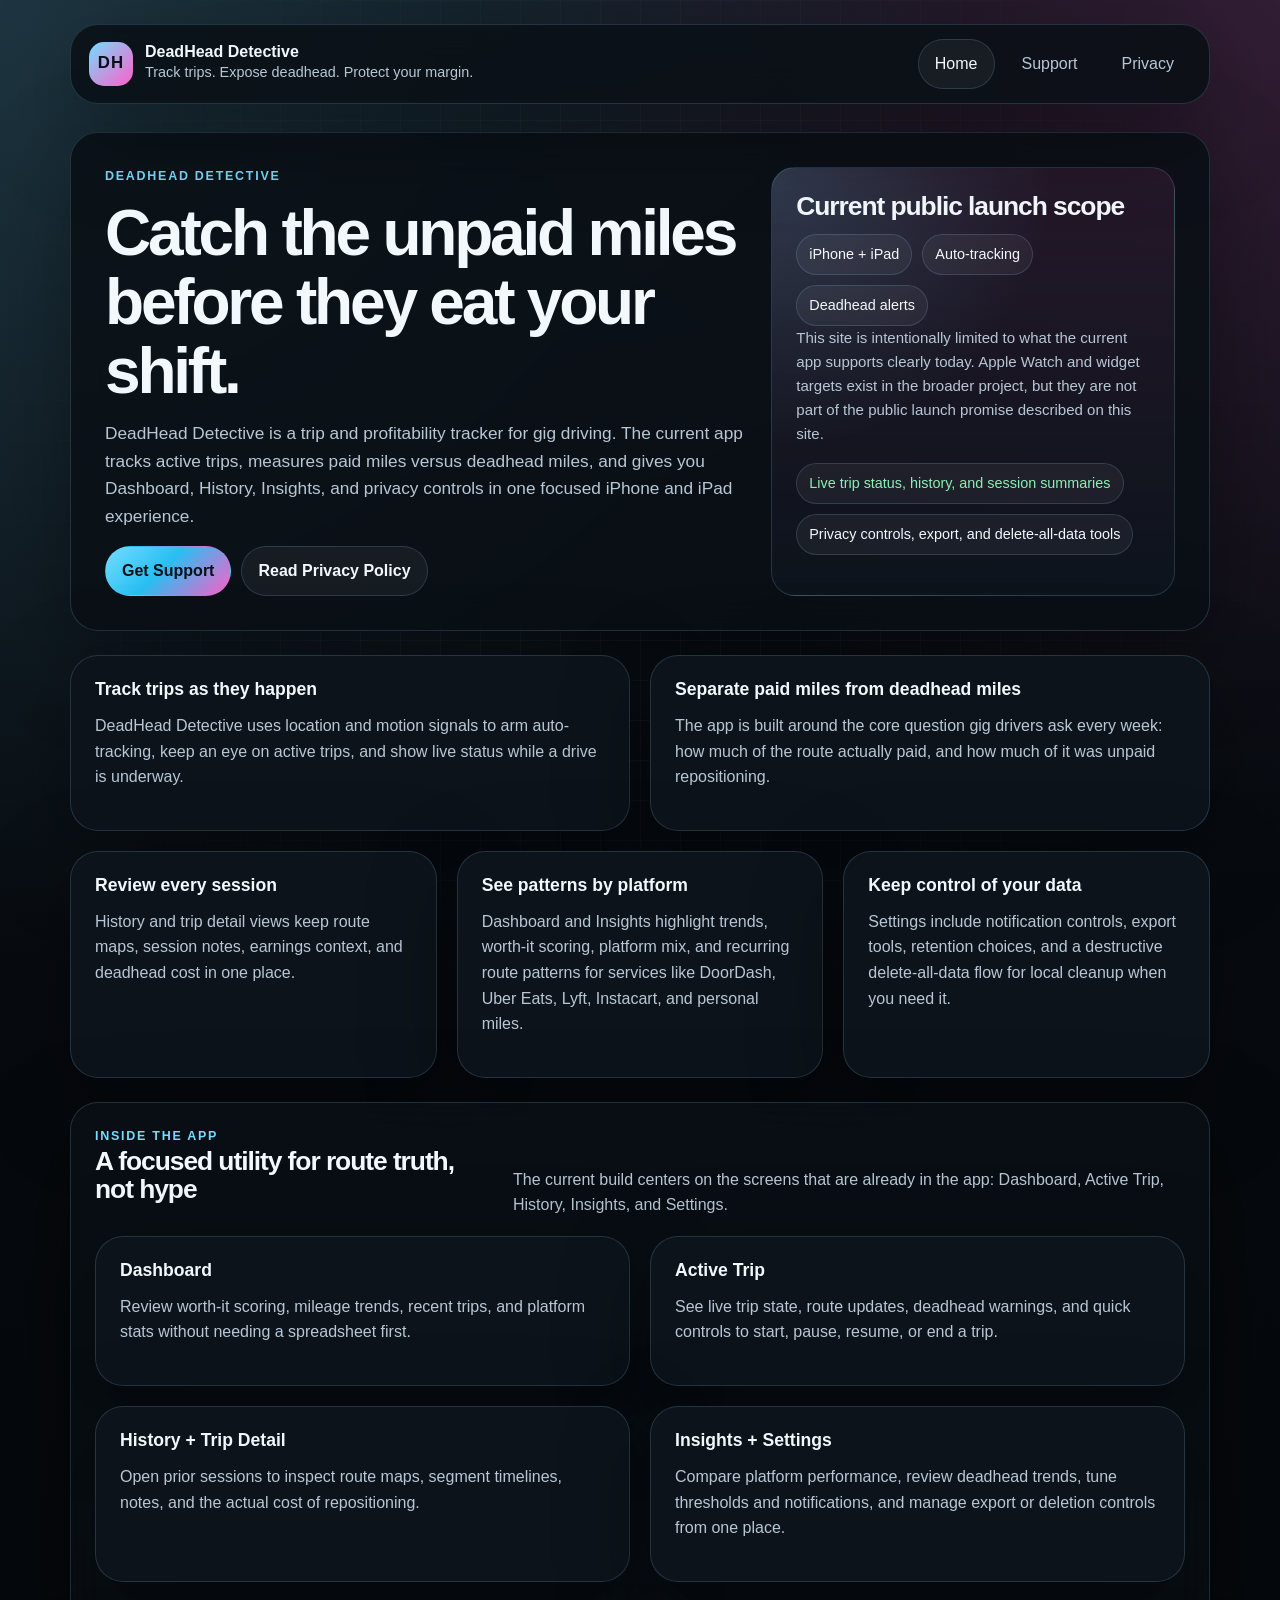
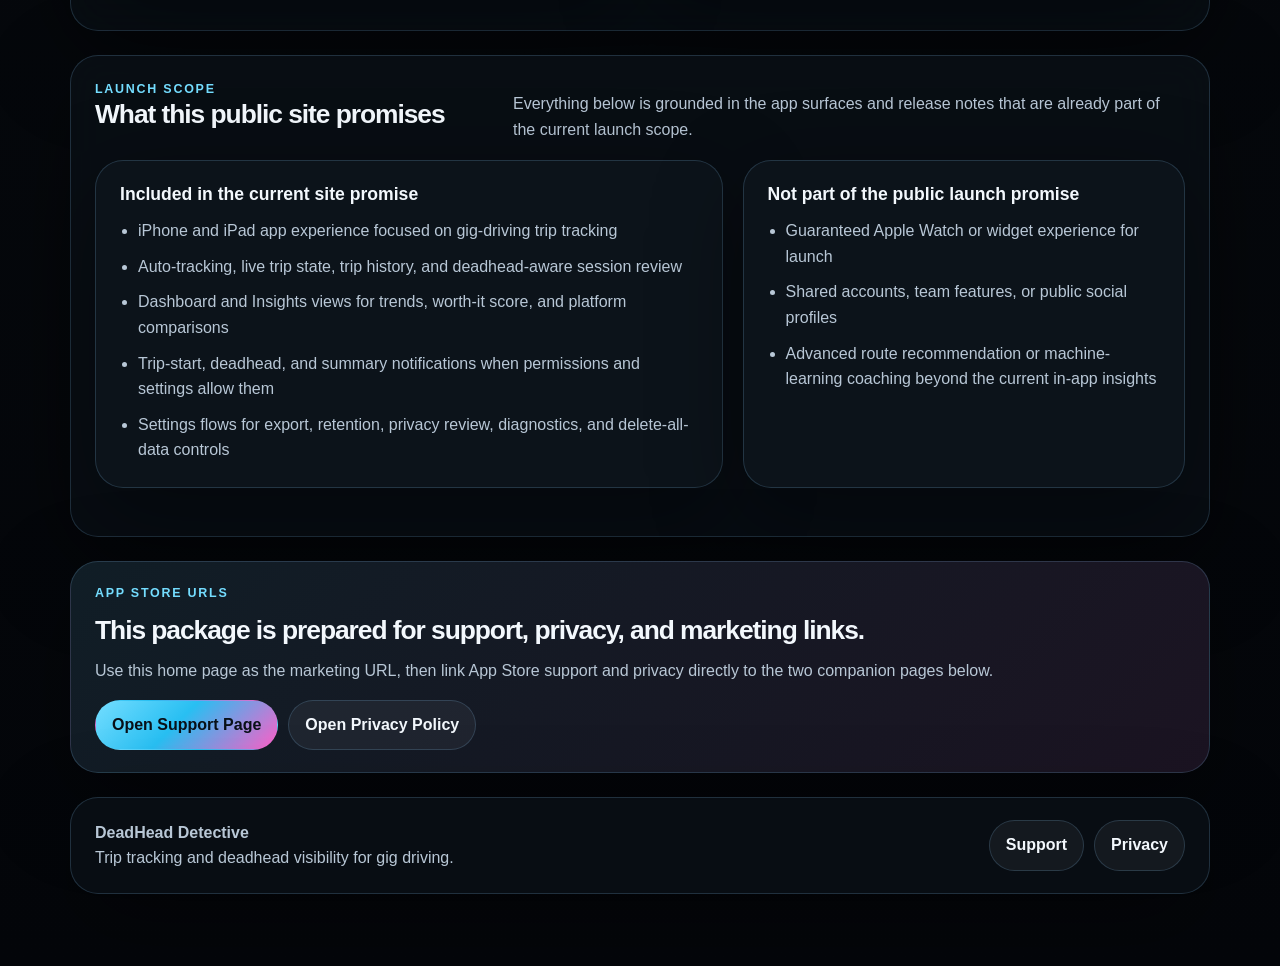
==== index.html @ ba83b810 "Initial public site" ====
<!doctype html>
<html lang="en">
<head>
  <meta charset="utf-8">
  <meta name="viewport" content="width=device-width, initial-scale=1">
  <meta name="description" content="DeadHead Detective helps gig drivers track trips, separate paid and unpaid miles, and review profitability on iPhone and iPad.">
  <title>DeadHead Detective</title>
  <link rel="stylesheet" href="site.css">
</head>
<body>
  <div class="shell">
    <header class="topbar">
      <a class="brand" href="index.html" aria-label="DeadHead Detective home">
        <div class="brand-mark">DH</div>
        <div class="brand-copy">
          <strong>DeadHead Detective</strong>
          <span>Track trips. Expose deadhead. Protect your margin.</span>
        </div>
      </a>
      <nav class="nav" aria-label="Primary">
        <a class="active" href="index.html">Home</a>
        <a href="support.html">Support</a>
        <a href="privacy.html">Privacy</a>
      </nav>
    </header>

    <main>
      <section class="hero">
        <div>
          <p class="eyebrow">DeadHead Detective</p>
          <h1>Catch the unpaid miles before they eat your shift.</h1>
          <p class="lede">DeadHead Detective is a trip and profitability tracker for gig driving. The current app tracks active trips, measures paid miles versus deadhead miles, and gives you Dashboard, History, Insights, and privacy controls in one focused iPhone and iPad experience.</p>
          <div class="button-row">
            <a class="button primary" href="support.html">Get Support</a>
            <a class="button secondary" href="privacy.html">Read Privacy Policy</a>
          </div>
        </div>

        <aside class="hero-card">
          <h2>Current public launch scope</h2>
          <div class="hero-badges">
            <span class="badge">iPhone + iPad</span>
            <span class="badge">Auto-tracking</span>
            <span class="badge">Deadhead alerts</span>
          </div>
          <p class="small">This site is intentionally limited to what the current app supports clearly today. Apple Watch and widget targets exist in the broader project, but they are not part of the public launch promise described on this site.</p>
          <div class="pill-row">
            <span class="pill success">Live trip status, history, and session summaries</span>
            <span class="pill">Privacy controls, export, and delete-all-data tools</span>
          </div>
        </aside>
      </section>

      <section class="grid" aria-label="Highlights">
        <article class="card span-6">
          <h3>Track trips as they happen</h3>
          <p>DeadHead Detective uses location and motion signals to arm auto-tracking, keep an eye on active trips, and show live status while a drive is underway.</p>
        </article>

        <article class="card span-6">
          <h3>Separate paid miles from deadhead miles</h3>
          <p>The app is built around the core question gig drivers ask every week: how much of the route actually paid, and how much of it was unpaid repositioning.</p>
        </article>

        <article class="card span-4">
          <h3>Review every session</h3>
          <p>History and trip detail views keep route maps, session notes, earnings context, and deadhead cost in one place.</p>
        </article>

        <article class="card span-4">
          <h3>See patterns by platform</h3>
          <p>Dashboard and Insights highlight trends, worth-it scoring, platform mix, and recurring route patterns for services like DoorDash, Uber Eats, Lyft, Instacart, and personal miles.</p>
        </article>

        <article class="card span-4">
          <h3>Keep control of your data</h3>
          <p>Settings include notification controls, export tools, retention choices, and a destructive delete-all-data flow for local cleanup when you need it.</p>
        </article>
      </section>

      <section class="section">
        <div class="section-header">
          <div>
            <p class="eyebrow">Inside The App</p>
            <h2>A focused utility for route truth, not hype</h2>
          </div>
          <p>The current build centers on the screens that are already in the app: Dashboard, Active Trip, History, Insights, and Settings.</p>
        </div>

        <div class="grid">
          <article class="card span-6">
            <h3>Dashboard</h3>
            <p>Review worth-it scoring, mileage trends, recent trips, and platform stats without needing a spreadsheet first.</p>
          </article>

          <article class="card span-6">
            <h3>Active Trip</h3>
            <p>See live trip state, route updates, deadhead warnings, and quick controls to start, pause, resume, or end a trip.</p>
          </article>

          <article class="card span-6">
            <h3>History + Trip Detail</h3>
            <p>Open prior sessions to inspect route maps, segment timelines, notes, and the actual cost of repositioning.</p>
          </article>

          <article class="card span-6">
            <h3>Insights + Settings</h3>
            <p>Compare platform performance, review deadhead trends, tune thresholds and notifications, and manage export or deletion controls from one place.</p>
          </article>
        </div>
      </section>

      <section class="section">
        <div class="section-header">
          <div>
            <p class="eyebrow">Launch Scope</p>
            <h2>What this public site promises</h2>
          </div>
          <p>Everything below is grounded in the app surfaces and release notes that are already part of the current launch scope.</p>
        </div>

        <div class="grid">
          <article class="card span-7">
            <h3>Included in the current site promise</h3>
            <ul>
              <li>iPhone and iPad app experience focused on gig-driving trip tracking</li>
              <li>Auto-tracking, live trip state, trip history, and deadhead-aware session review</li>
              <li>Dashboard and Insights views for trends, worth-it score, and platform comparisons</li>
              <li>Trip-start, deadhead, and summary notifications when permissions and settings allow them</li>
              <li>Settings flows for export, retention, privacy review, diagnostics, and delete-all-data controls</li>
            </ul>
          </article>

          <article class="card span-5">
            <h3>Not part of the public launch promise</h3>
            <ul>
              <li>Guaranteed Apple Watch or widget experience for launch</li>
              <li>Shared accounts, team features, or public social profiles</li>
              <li>Advanced route recommendation or machine-learning coaching beyond the current in-app insights</li>
            </ul>
          </article>
        </div>
      </section>

      <section class="callout">
        <p class="eyebrow">App Store URLs</p>
        <h2>This package is prepared for support, privacy, and marketing links.</h2>
        <p>Use this home page as the marketing URL, then link App Store support and privacy directly to the two companion pages below.</p>
        <div class="button-row">
          <a class="button primary" href="support.html">Open Support Page</a>
          <a class="button secondary" href="privacy.html">Open Privacy Policy</a>
        </div>
      </section>
    </main>

    <footer class="footer">
      <p><strong>DeadHead Detective</strong><br><span class="muted">Trip tracking and deadhead visibility for gig driving.</span></p>
      <div class="meta-row">
        <a class="button secondary" href="support.html">Support</a>
        <a class="button secondary" href="privacy.html">Privacy</a>
      </div>
    </footer>
  </div>
</body>
</html>
---- site.css ----
:root {
  color-scheme: dark;
  --bg: #06090d;
  --bg-deep: #04060a;
  --bg-panel: rgba(10, 16, 22, 0.86);
  --bg-panel-strong: rgba(13, 20, 28, 0.96);
  --bg-soft: rgba(255, 255, 255, 0.05);
  --text: #f3f8fd;
  --muted: #b8c7d6;
  --line: rgba(137, 203, 255, 0.18);
  --cyan: #74ddff;
  --cyan-strong: #28bff2;
  --fuchsia: #ff5fc8;
  --green: #8bf0b4;
  --shadow: 0 28px 90px rgba(0, 0, 0, 0.35);
}

* {
  box-sizing: border-box;
}

html {
  scroll-behavior: smooth;
}

body {
  margin: 0;
  min-height: 100vh;
  font-family: "Avenir Next", "SF Pro Display", "SF Pro Text", "Helvetica Neue", sans-serif;
  line-height: 1.6;
  color: var(--text);
  background:
    radial-gradient(circle at top left, rgba(116, 221, 255, 0.18), transparent 34%),
    radial-gradient(circle at top right, rgba(255, 95, 200, 0.16), transparent 28%),
    linear-gradient(180deg, #0b1118 0%, var(--bg) 46%, var(--bg-deep) 100%);
}

body::before {
  content: "";
  position: fixed;
  inset: 0;
  pointer-events: none;
  background-image:
    linear-gradient(rgba(255, 255, 255, 0.03) 1px, transparent 1px),
    linear-gradient(90deg, rgba(255, 255, 255, 0.03) 1px, transparent 1px);
  background-size: 40px 40px;
  mask-image: radial-gradient(circle at center, black 40%, transparent 90%);
}

a {
  color: inherit;
  text-decoration: none;
}

.shell {
  position: relative;
  width: min(1140px, calc(100% - 32px));
  margin: 0 auto;
  padding: 24px 0 72px;
}

.topbar,
.hero,
.section,
.callout,
.card,
.footer {
  border: 1px solid var(--line);
  border-radius: 28px;
  background: var(--bg-panel);
  box-shadow: var(--shadow);
  backdrop-filter: blur(18px);
}

.topbar {
  position: sticky;
  top: 16px;
  z-index: 10;
  display: flex;
  align-items: center;
  justify-content: space-between;
  gap: 16px;
  margin-bottom: 28px;
  padding: 14px 18px;
}

.brand {
  display: flex;
  align-items: center;
  gap: 12px;
  min-width: 0;
}

.brand-mark {
  display: grid;
  place-items: center;
  width: 44px;
  height: 44px;
  border-radius: 15px;
  background: linear-gradient(135deg, var(--cyan) 0%, var(--fuchsia) 100%);
  color: #091018;
  font-size: 1.05rem;
  font-weight: 900;
  letter-spacing: 0.06em;
}

.brand-copy strong {
  display: block;
  font-size: 1rem;
  line-height: 1.1;
}

.brand-copy span {
  display: block;
  color: var(--muted);
  font-size: 0.9rem;
}

.nav {
  display: flex;
  flex-wrap: wrap;
  gap: 10px;
}

.nav a,
.button {
  display: inline-flex;
  align-items: center;
  justify-content: center;
  padding: 11px 16px;
  border-radius: 999px;
  border: 1px solid transparent;
  transition: transform 0.18s ease, background 0.18s ease, border-color 0.18s ease, color 0.18s ease;
}

.nav a {
  color: var(--muted);
}

.nav a.active,
.nav a:hover {
  color: var(--text);
  border-color: var(--line);
  background: var(--bg-soft);
}

.button {
  border-color: var(--line);
  font-weight: 700;
}

.button.primary {
  border-color: transparent;
  background: linear-gradient(135deg, var(--cyan) 0%, var(--cyan-strong) 45%, var(--fuchsia) 100%);
  color: #091018;
}

.button.secondary {
  background: var(--bg-soft);
  color: var(--text);
}

.button:hover {
  transform: translateY(-1px);
}

.hero {
  display: grid;
  grid-template-columns: minmax(0, 1.4fr) minmax(300px, 0.88fr);
  gap: 24px;
  padding: 34px;
  margin-bottom: 24px;
}

.hero-card,
.card,
.section {
  padding: 24px;
}

.hero-card {
  border-radius: 24px;
  border: 1px solid var(--line);
  background:
    radial-gradient(circle at top left, rgba(116, 221, 255, 0.18), transparent 48%),
    linear-gradient(180deg, rgba(255, 95, 200, 0.1), rgba(14, 22, 31, 0.8));
}

.eyebrow {
  margin: 0 0 12px;
  color: var(--cyan);
  font-size: 0.78rem;
  font-weight: 800;
  letter-spacing: 0.14em;
  text-transform: uppercase;
}

h1,
h2,
h3 {
  margin: 0 0 14px;
  line-height: 1.08;
}

h1 {
  font-size: clamp(2.5rem, 5vw, 4.7rem);
  letter-spacing: -0.05em;
}

h2 {
  font-size: clamp(1.65rem, 2vw, 2.3rem);
  letter-spacing: -0.04em;
}

h3 {
  font-size: 1.1rem;
}

p {
  margin: 0 0 16px;
  color: var(--muted);
}

.lede {
  max-width: 48rem;
  font-size: 1.08rem;
}

.button-row,
.meta-row,
.hero-badges,
.pill-row {
  display: flex;
  flex-wrap: wrap;
  gap: 10px;
}

.badge,
.pill {
  display: inline-flex;
  align-items: center;
  padding: 8px 12px;
  border-radius: 999px;
  border: 1px solid var(--line);
  background: var(--bg-soft);
  font-size: 0.9rem;
}

.pill.success {
  color: var(--green);
}

.grid {
  display: grid;
  grid-template-columns: repeat(12, minmax(0, 1fr));
  gap: 20px;
  margin-bottom: 24px;
}

.span-4 { grid-column: span 4; }
.span-5 { grid-column: span 5; }
.span-6 { grid-column: span 6; }
.span-7 { grid-column: span 7; }

.card {
  background: var(--bg-panel-strong);
}

.section {
  margin-bottom: 24px;
}

.section-header {
  display: flex;
  align-items: end;
  justify-content: space-between;
  gap: 16px;
  margin-bottom: 18px;
}

.section-header p {
  max-width: 42rem;
  margin-bottom: 0;
}

ul {
  margin: 0;
  padding-left: 18px;
  color: var(--muted);
}

li + li {
  margin-top: 10px;
}

.meta-list {
  display: grid;
  gap: 12px;
}

.meta-item {
  padding: 14px 16px;
  border-radius: 18px;
  border: 1px solid var(--line);
  background: rgba(255, 255, 255, 0.04);
}

.meta-item strong {
  display: block;
  margin-bottom: 4px;
  color: var(--text);
}

.callout {
  padding: 22px 24px;
  margin-bottom: 24px;
  background:
    linear-gradient(135deg, rgba(116, 221, 255, 0.08), rgba(255, 95, 200, 0.08)),
    var(--bg-panel);
}

.footer {
  display: flex;
  flex-wrap: wrap;
  justify-content: space-between;
  gap: 16px;
  padding: 22px 24px;
}

.footer p {
  margin: 0;
}

.muted {
  color: var(--muted);
}

.small {
  font-size: 0.94rem;
}

code {
  font-family: ui-monospace, SFMono-Regular, Menlo, Monaco, Consolas, monospace;
  font-size: 0.95em;
  color: #dff2ff;
}

@media (max-width: 920px) {
  .hero {
    grid-template-columns: 1fr;
  }

  .span-4,
  .span-5,
  .span-6,
  .span-7 {
    grid-column: span 12;
  }

  .topbar {
    position: static;
  }
}

@media (max-width: 640px) {
  .shell {
    width: min(100% - 20px, 1140px);
    padding-top: 12px;
  }

  .topbar,
  .hero,
  .section,
  .callout,
  .footer {
    border-radius: 22px;
  }

  .topbar,
  .hero,
  .hero-card,
  .card,
  .section,
  .callout,
  .footer {
    padding: 20px;
  }

  h1 {
    font-size: clamp(2.15rem, 10vw, 3.2rem);
  }
}
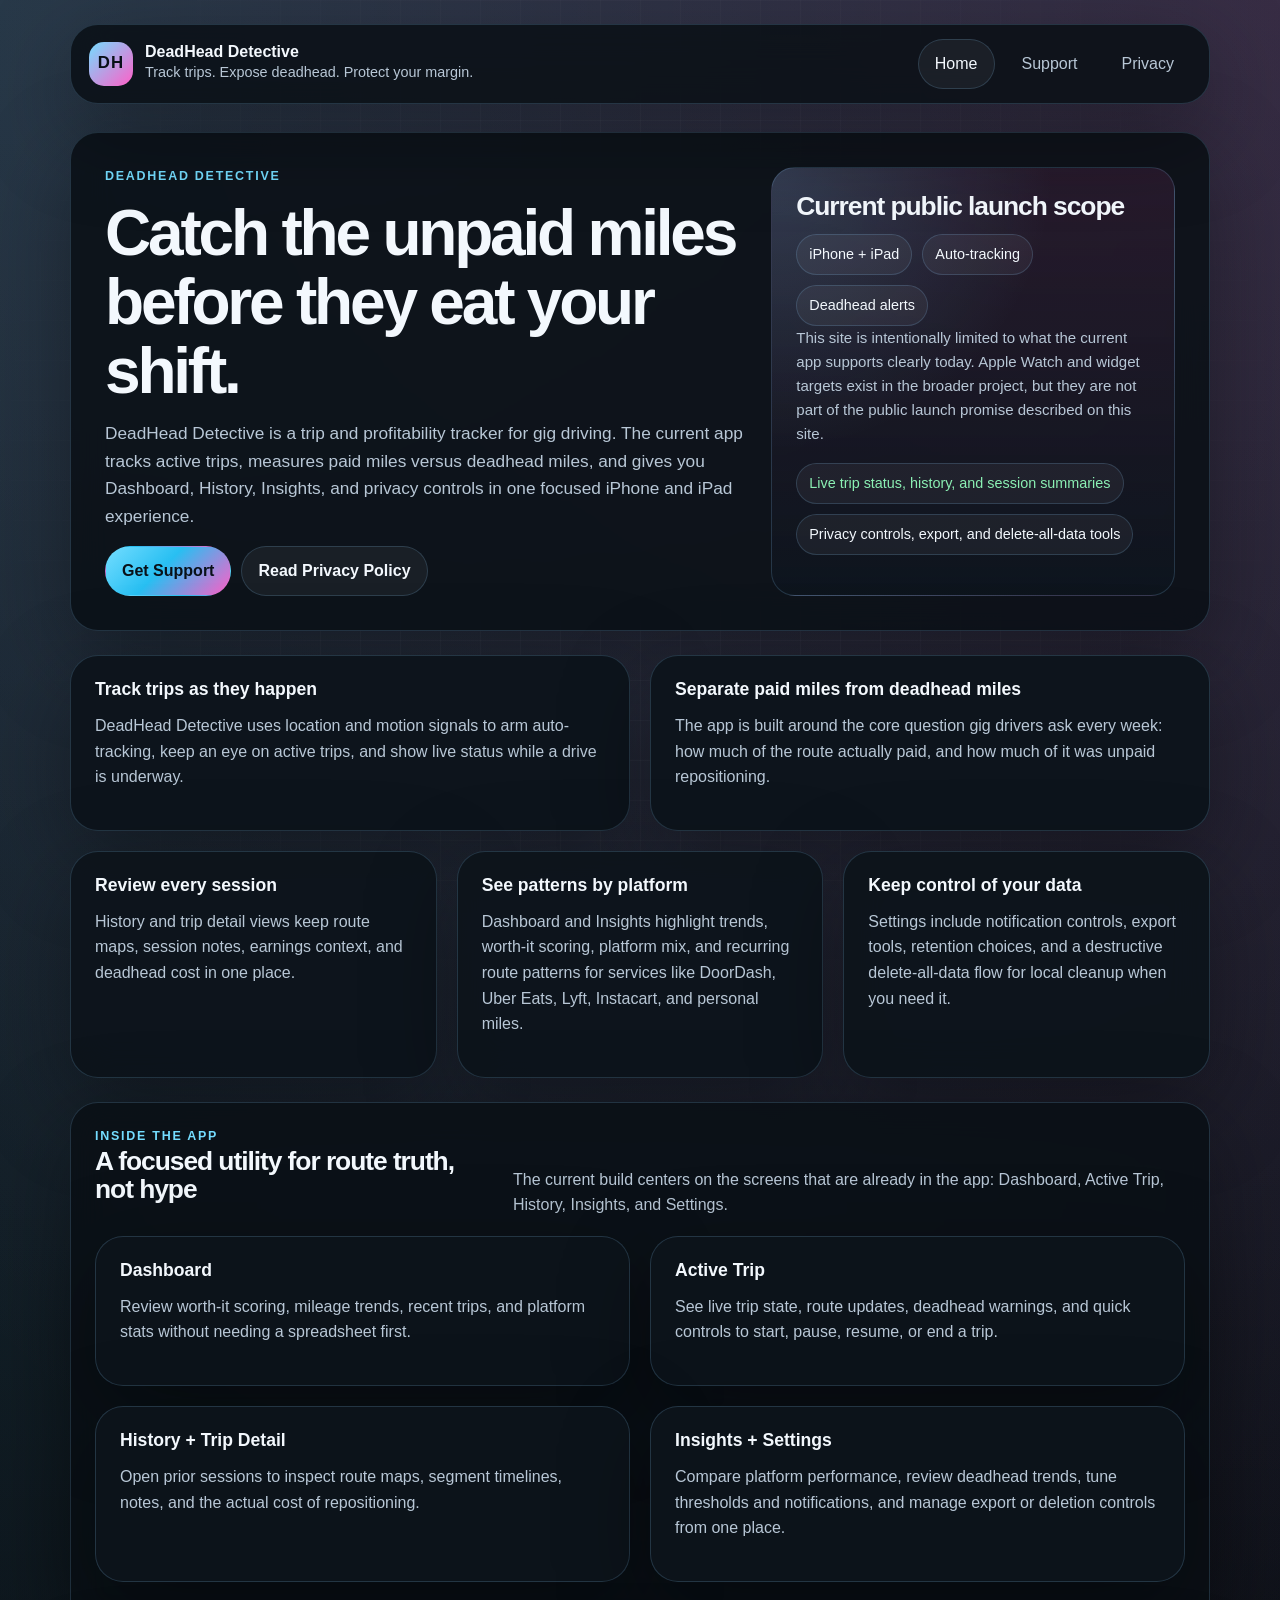
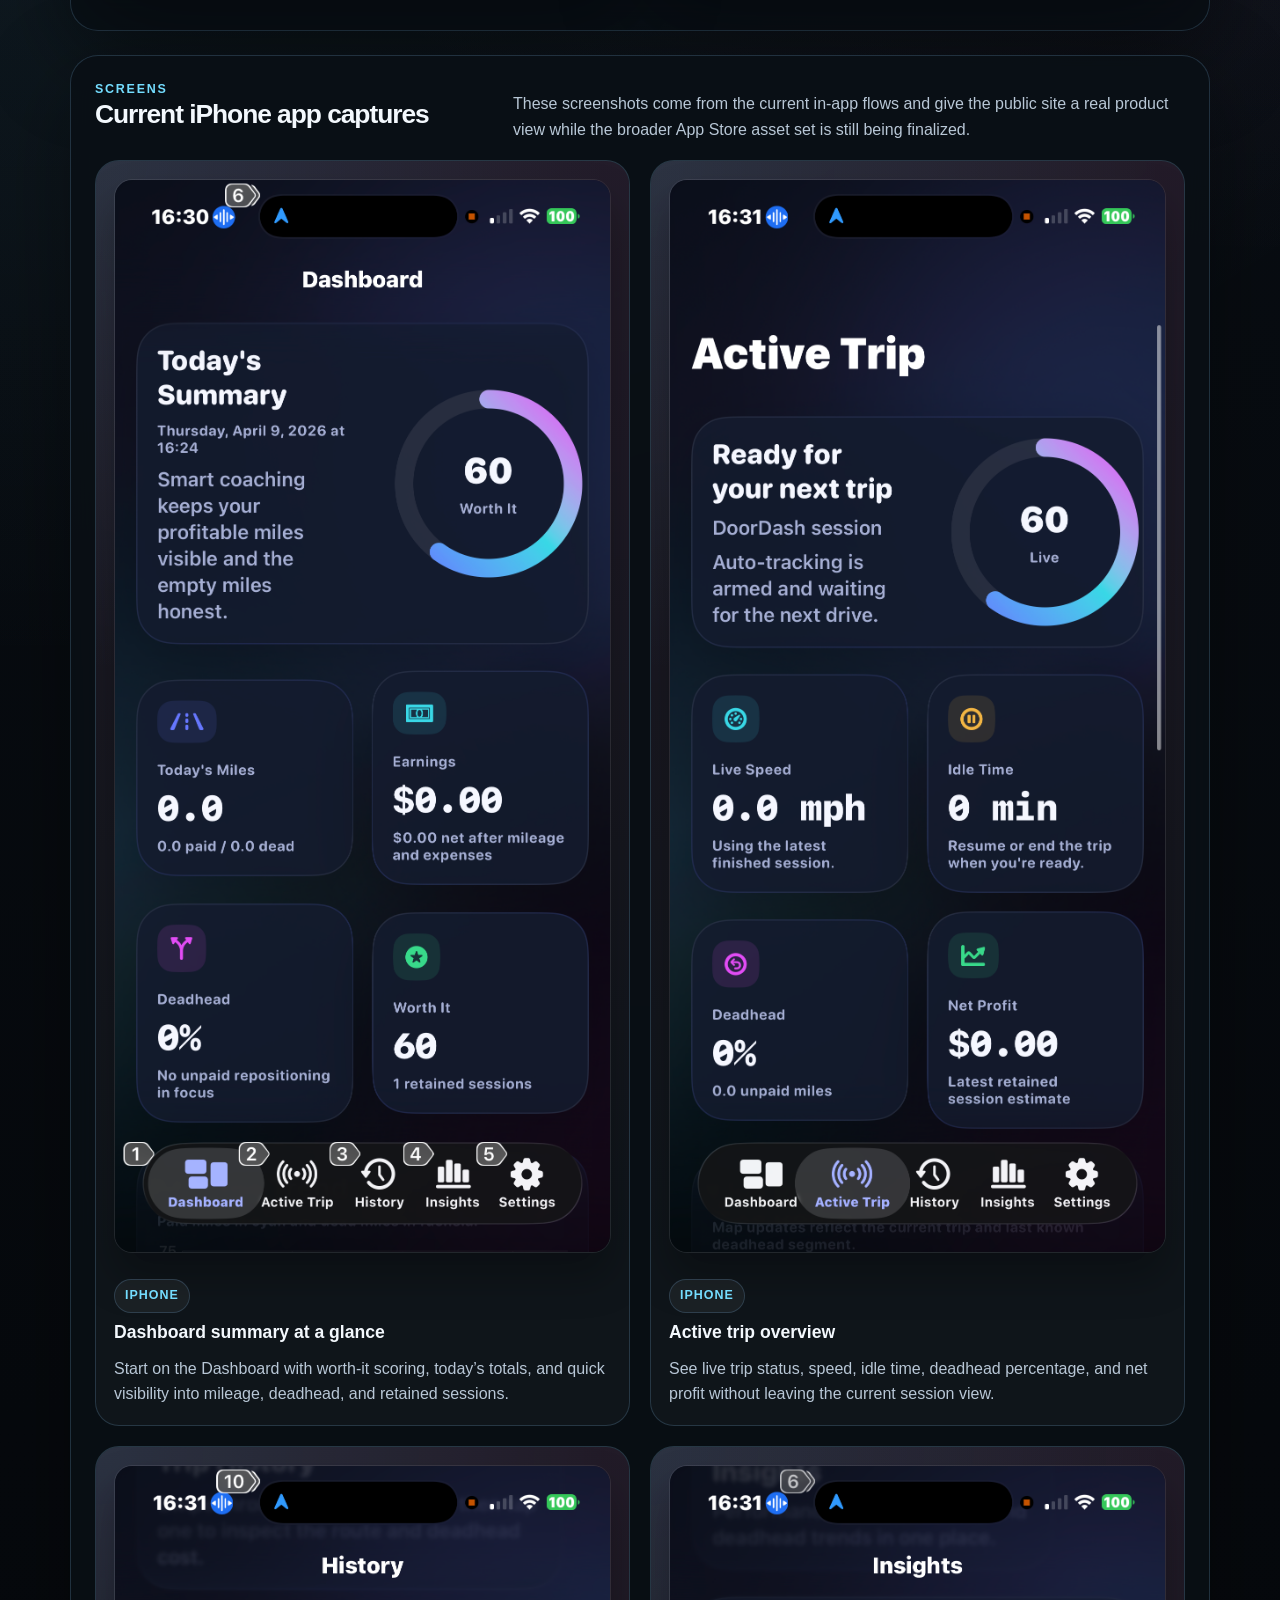
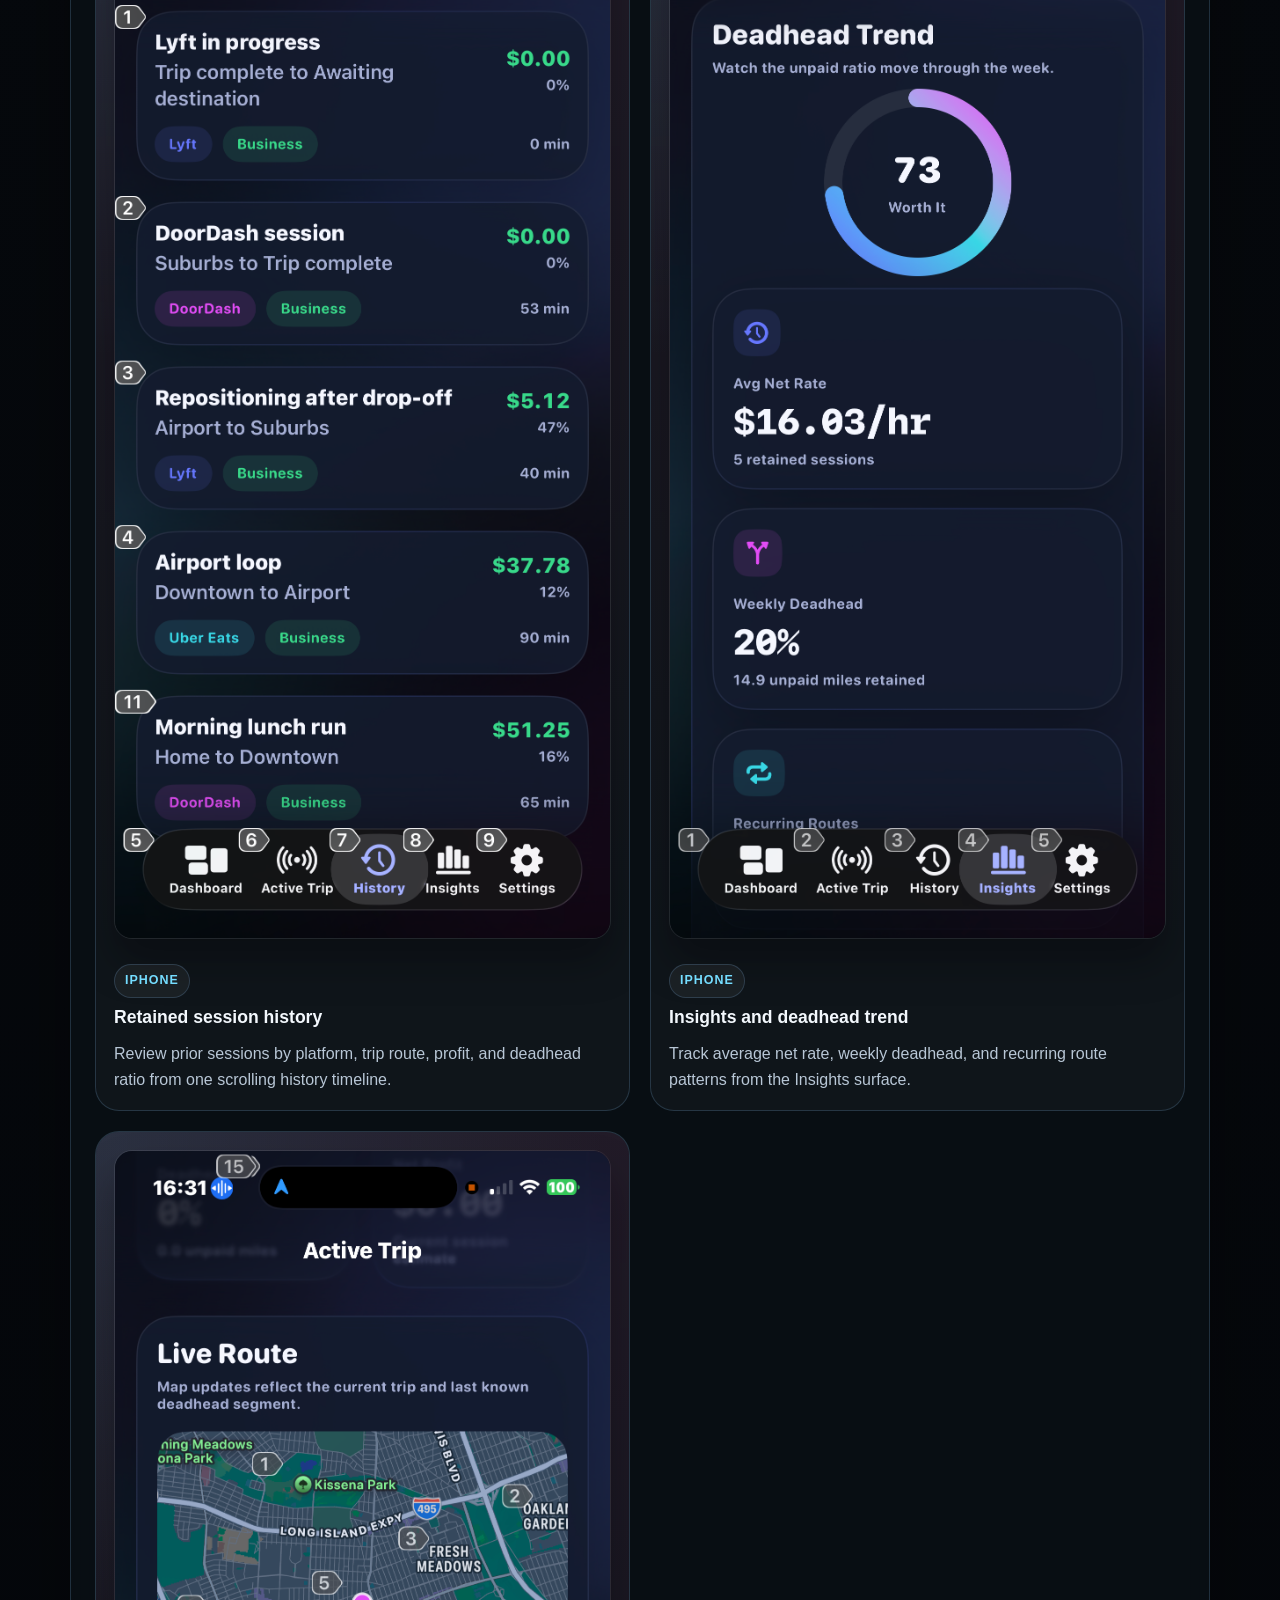
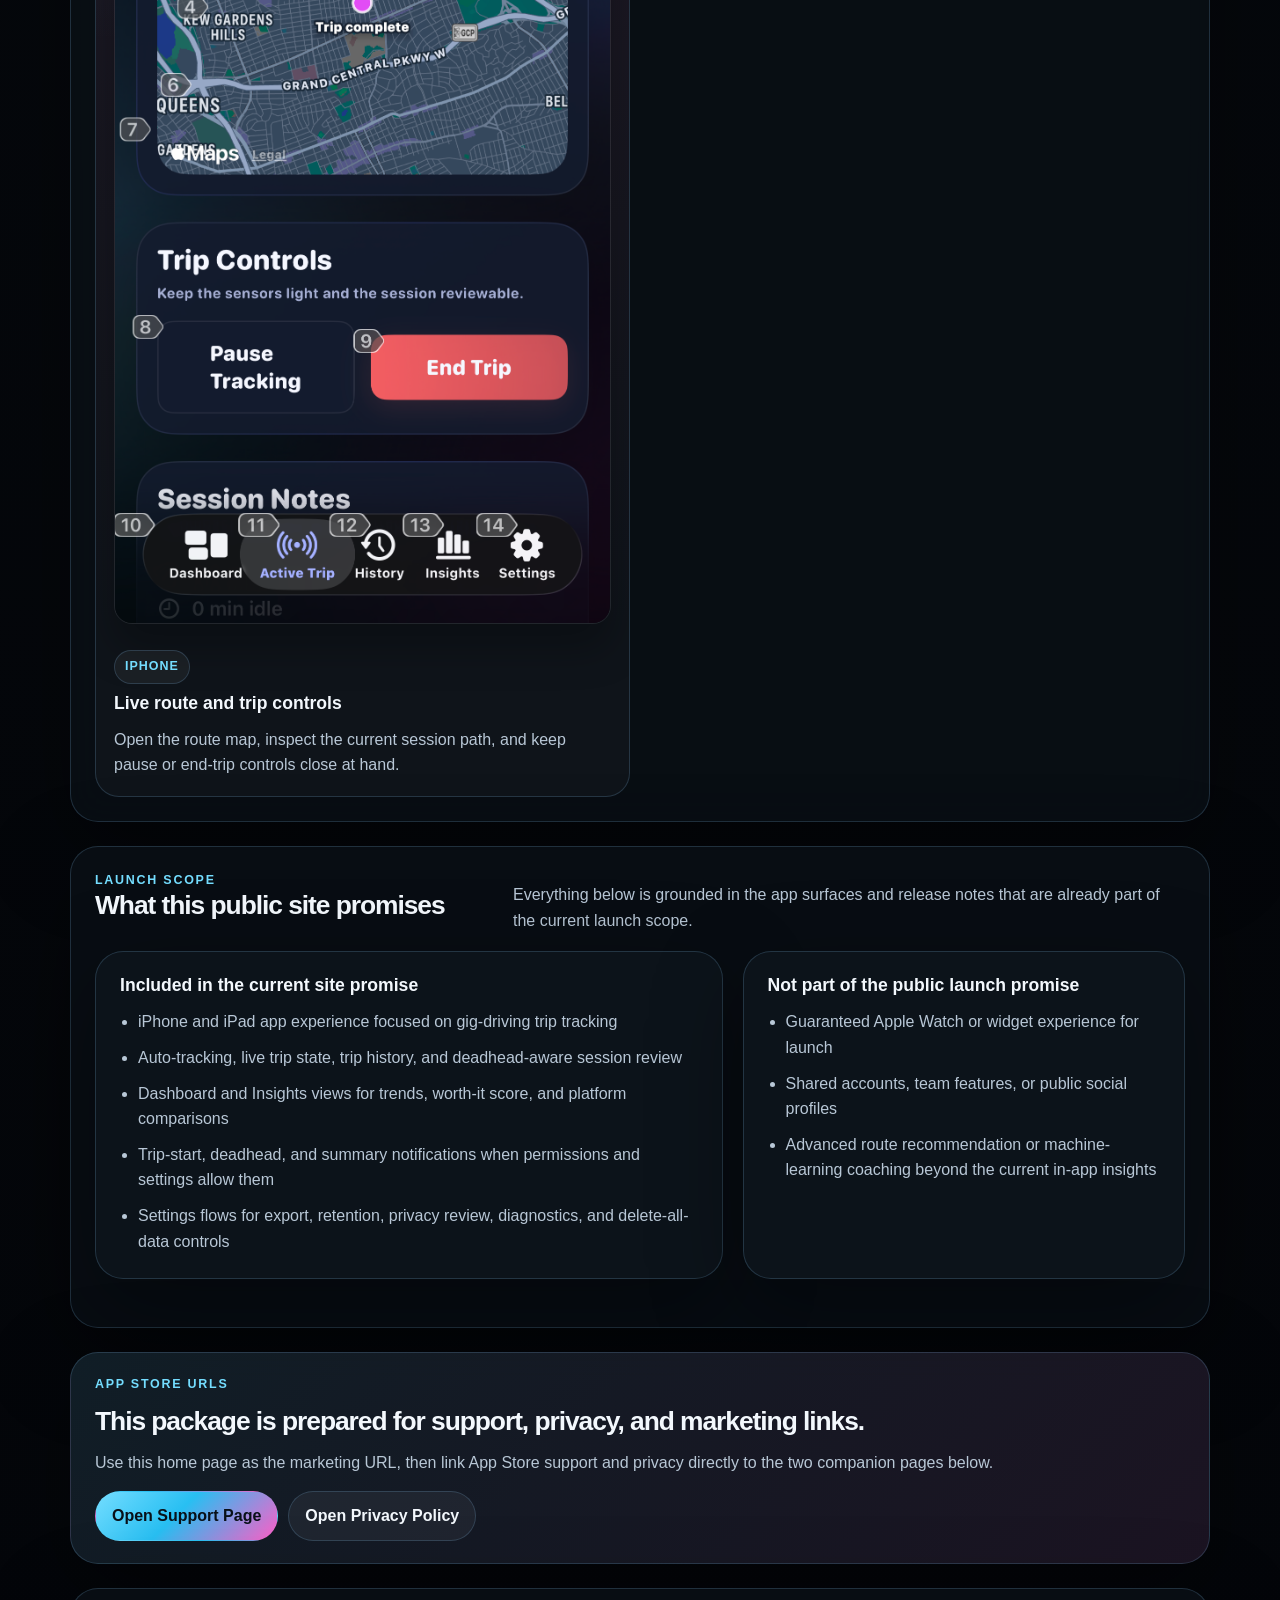
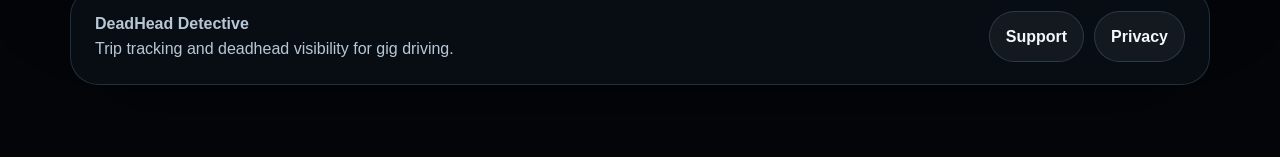
==== commit 9e87b08d: "Refresh public site" ====
--- a/index.html
+++ b/index.html
@@ -113,6 +113,73 @@
       <section class="section">
         <div class="section-header">
           <div>
+            <p class="eyebrow">Screens</p>
+            <h2>Current iPhone app captures</h2>
+          </div>
+          <p>These screenshots come from the current in-app flows and give the public site a real product view while the broader App Store asset set is still being finalized.</p>
+        </div>
+
+        <div class="screenshot-grid" aria-label="DeadHead Detective iPhone screenshots">
+          <article class="screenshot-card">
+            <div class="screenshot-frame">
+              <img src="screenshots/iphone/01-dashboard-summary.png" alt="DeadHead Detective dashboard summary on iPhone">
+            </div>
+            <div class="screenshot-meta">
+              <span class="device-chip">iPhone</span>
+              <h3>Dashboard summary at a glance</h3>
+              <p>Start on the Dashboard with worth-it scoring, today’s totals, and quick visibility into mileage, deadhead, and retained sessions.</p>
+            </div>
+          </article>
+
+          <article class="screenshot-card">
+            <div class="screenshot-frame">
+              <img src="screenshots/iphone/02-active-trip-overview.png" alt="DeadHead Detective active trip overview on iPhone">
+            </div>
+            <div class="screenshot-meta">
+              <span class="device-chip">iPhone</span>
+              <h3>Active trip overview</h3>
+              <p>See live trip status, speed, idle time, deadhead percentage, and net profit without leaving the current session view.</p>
+            </div>
+          </article>
+
+          <article class="screenshot-card">
+            <div class="screenshot-frame">
+              <img src="screenshots/iphone/03-history-sessions.png" alt="DeadHead Detective history list on iPhone">
+            </div>
+            <div class="screenshot-meta">
+              <span class="device-chip">iPhone</span>
+              <h3>Retained session history</h3>
+              <p>Review prior sessions by platform, trip route, profit, and deadhead ratio from one scrolling history timeline.</p>
+            </div>
+          </article>
+
+          <article class="screenshot-card">
+            <div class="screenshot-frame">
+              <img src="screenshots/iphone/04-insights-trend.png" alt="DeadHead Detective insights trend view on iPhone">
+            </div>
+            <div class="screenshot-meta">
+              <span class="device-chip">iPhone</span>
+              <h3>Insights and deadhead trend</h3>
+              <p>Track average net rate, weekly deadhead, and recurring route patterns from the Insights surface.</p>
+            </div>
+          </article>
+
+          <article class="screenshot-card">
+            <div class="screenshot-frame">
+              <img src="screenshots/iphone/05-active-trip-route-controls.png" alt="DeadHead Detective active trip route and controls on iPhone">
+            </div>
+            <div class="screenshot-meta">
+              <span class="device-chip">iPhone</span>
+              <h3>Live route and trip controls</h3>
+              <p>Open the route map, inspect the current session path, and keep pause or end-trip controls close at hand.</p>
+            </div>
+          </article>
+        </div>
+      </section>
+
+      <section class="section">
+        <div class="section-header">
+          <div>
             <p class="eyebrow">Launch Scope</p>
             <h2>What this public site promises</h2>
           </div>
--- a/site.css
+++ b/site.css
@@ -311,6 +311,56 @@
   color: var(--text);
 }
 
+.screenshot-grid {
+  display: grid;
+  grid-template-columns: repeat(2, minmax(0, 1fr));
+  gap: 20px;
+}
+
+.screenshot-card {
+  overflow: hidden;
+  border: 1px solid var(--line);
+  border-radius: 24px;
+  background: rgba(255, 255, 255, 0.03);
+}
+
+.screenshot-frame {
+  padding: 18px 18px 0;
+  background:
+    radial-gradient(circle at top left, rgba(116, 221, 255, 0.12), transparent 42%),
+    linear-gradient(180deg, rgba(255, 95, 200, 0.08), rgba(7, 10, 22, 0.02));
+}
+
+.screenshot-frame img {
+  width: 100%;
+  border-radius: 18px;
+  border: 1px solid rgba(255, 255, 255, 0.08);
+  box-shadow: 0 24px 40px rgba(0, 0, 0, 0.28);
+}
+
+.screenshot-meta {
+  padding: 18px;
+}
+
+.screenshot-meta p {
+  margin-bottom: 0;
+}
+
+.device-chip {
+  display: inline-flex;
+  align-items: center;
+  margin-bottom: 10px;
+  padding: 6px 10px;
+  border-radius: 999px;
+  border: 1px solid var(--line);
+  background: var(--bg-soft);
+  color: var(--cyan);
+  font-size: 0.78rem;
+  font-weight: 700;
+  letter-spacing: 0.08em;
+  text-transform: uppercase;
+}
+
 .callout {
   padding: 22px 24px;
   margin-bottom: 24px;
@@ -347,6 +397,10 @@
 
 @media (max-width: 920px) {
   .hero {
+    grid-template-columns: 1fr;
+  }
+
+  .screenshot-grid {
     grid-template-columns: 1fr;
   }
 
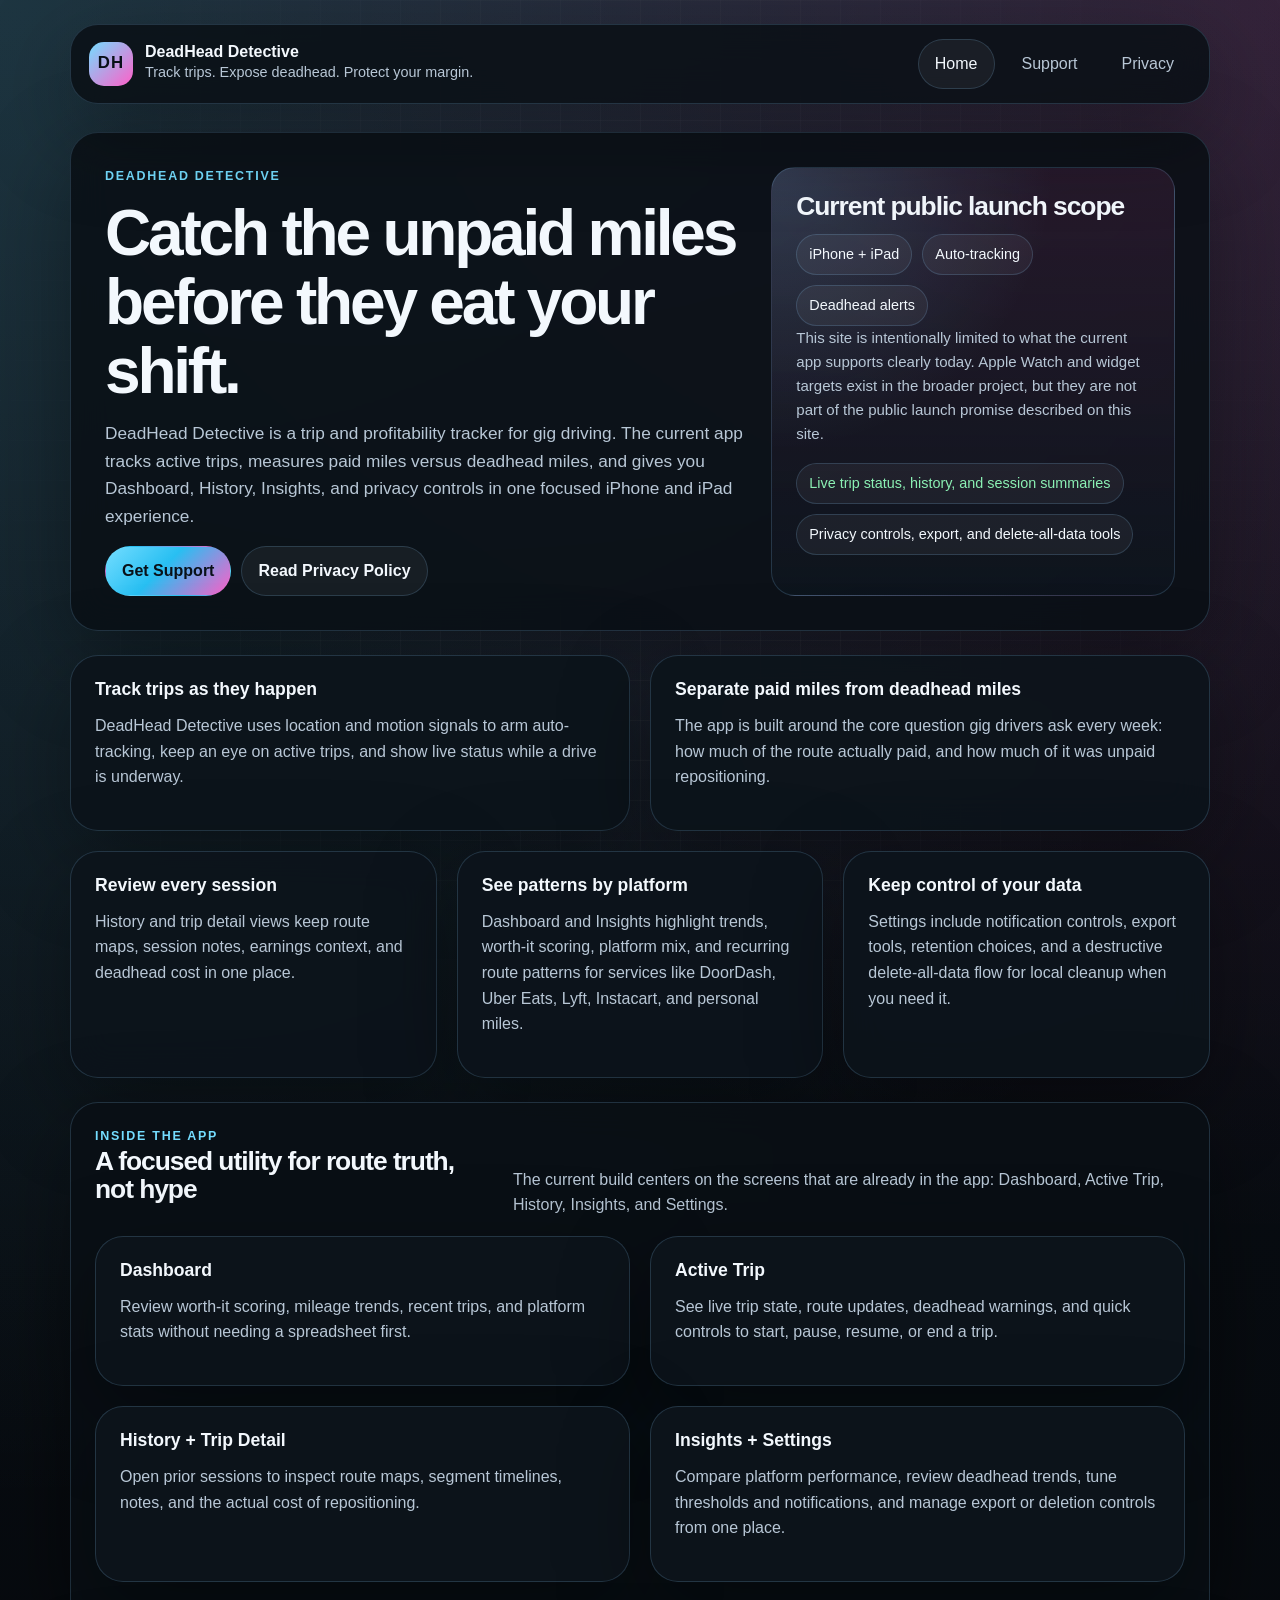
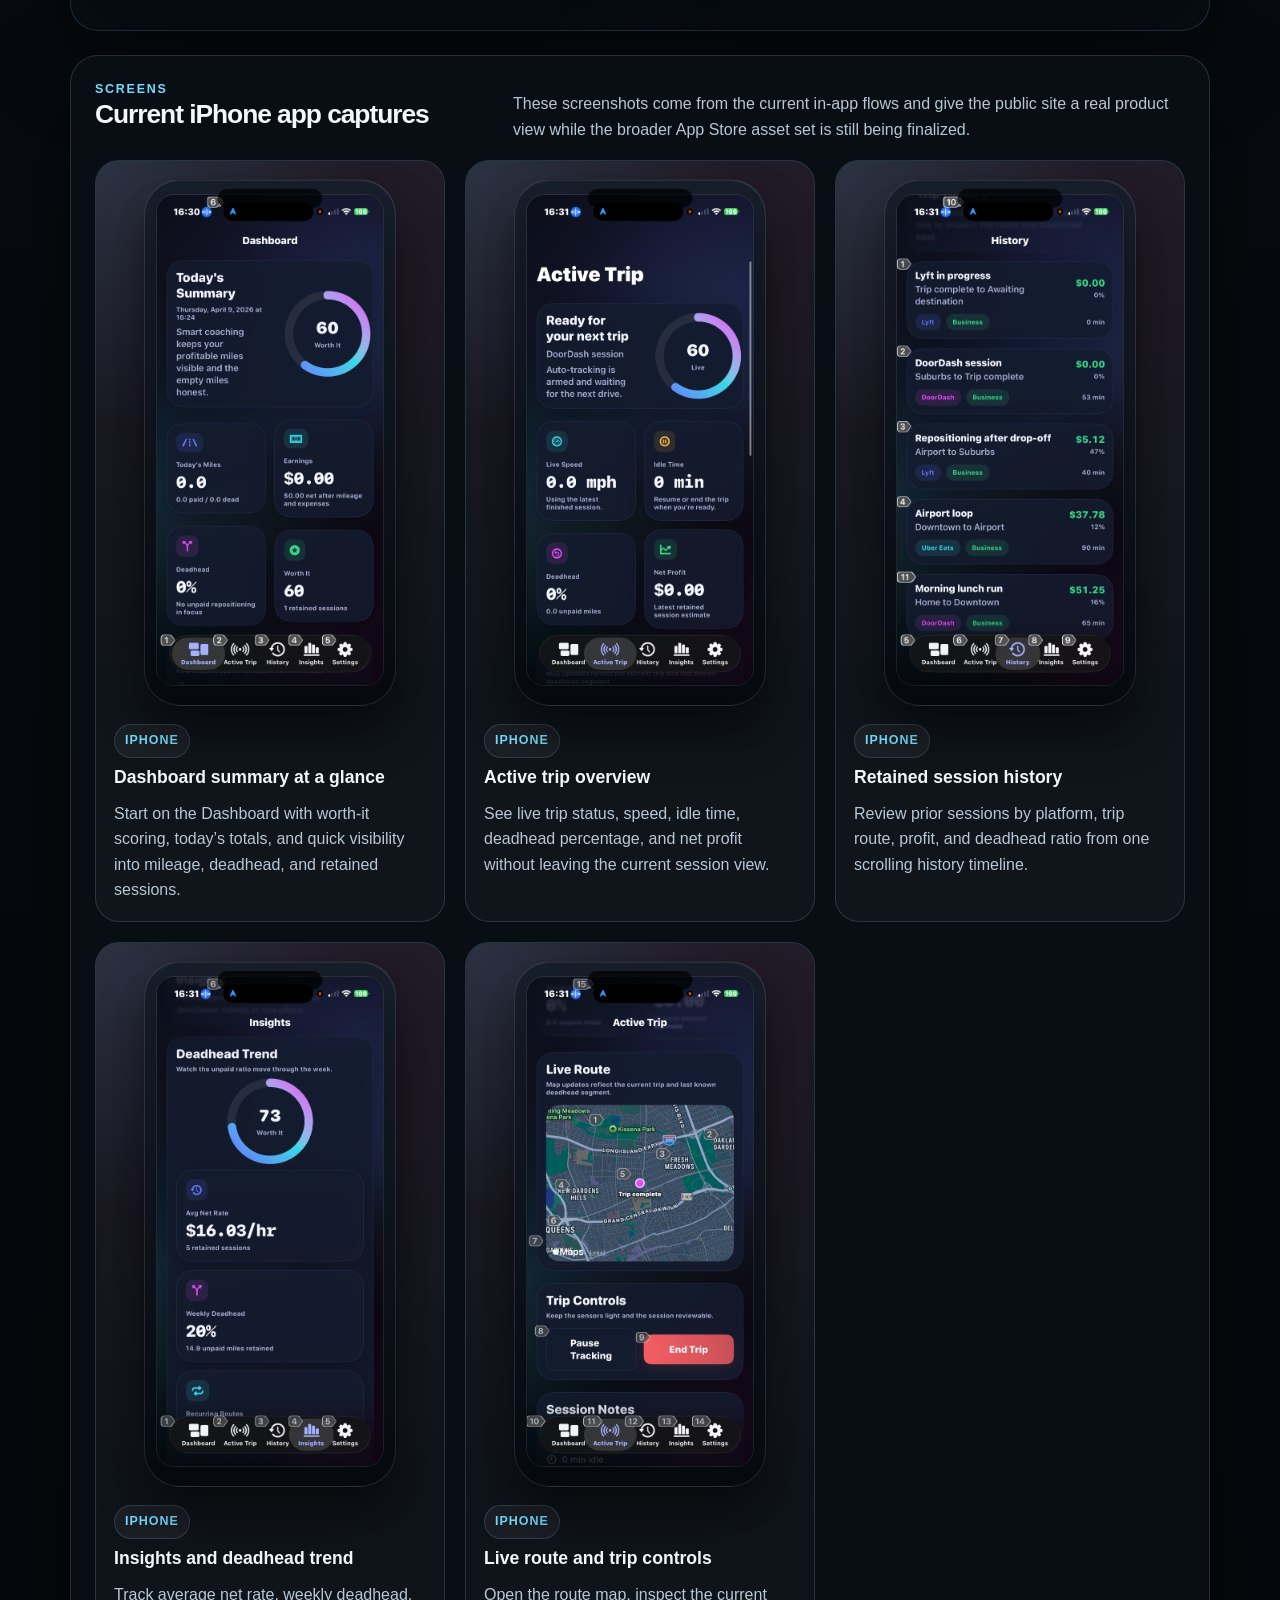
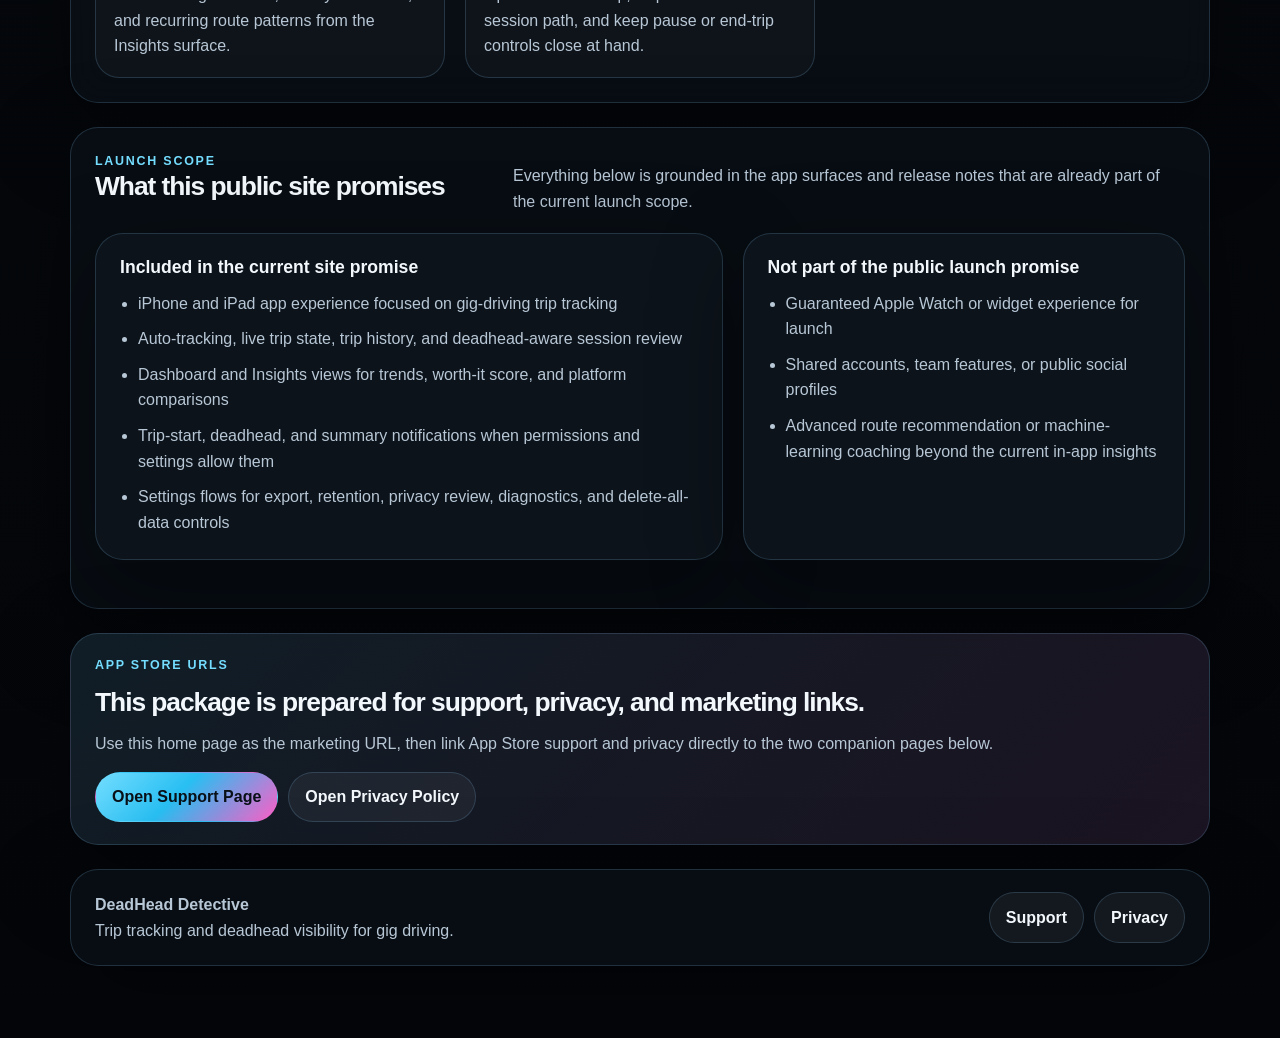
==== commit 970b1208: "Polish screenshot gallery" ====
--- a/index.html
+++ b/index.html
@@ -6,6 +6,7 @@
   <meta name="description" content="DeadHead Detective helps gig drivers track trips, separate paid and unpaid miles, and review profitability on iPhone and iPad.">
   <title>DeadHead Detective</title>
   <link rel="stylesheet" href="site.css">
+  <script src="site.js" defer></script>
 </head>
 <body>
   <div class="shell">
@@ -121,9 +122,12 @@
 
         <div class="screenshot-grid" aria-label="DeadHead Detective iPhone screenshots">
           <article class="screenshot-card">
-            <div class="screenshot-frame">
-              <img src="screenshots/iphone/01-dashboard-summary.png" alt="DeadHead Detective dashboard summary on iPhone">
-            </div>
+            <button class="screenshot-frame" type="button" data-lightbox-image="screenshots/iphone/01-dashboard-summary.png" data-lightbox-title="Dashboard summary at a glance" data-lightbox-caption="Start on the Dashboard with worth-it scoring, today’s totals, and quick visibility into mileage, deadhead, and retained sessions.">
+              <span class="phone-shot">
+                <span class="phone-shot-top"></span>
+                <img src="screenshots/iphone/01-dashboard-summary.png" alt="DeadHead Detective dashboard summary on iPhone">
+              </span>
+            </button>
             <div class="screenshot-meta">
               <span class="device-chip">iPhone</span>
               <h3>Dashboard summary at a glance</h3>
@@ -132,9 +136,12 @@
           </article>
 
           <article class="screenshot-card">
-            <div class="screenshot-frame">
-              <img src="screenshots/iphone/02-active-trip-overview.png" alt="DeadHead Detective active trip overview on iPhone">
-            </div>
+            <button class="screenshot-frame" type="button" data-lightbox-image="screenshots/iphone/02-active-trip-overview.png" data-lightbox-title="Active trip overview" data-lightbox-caption="See live trip status, speed, idle time, deadhead percentage, and net profit without leaving the current session view.">
+              <span class="phone-shot">
+                <span class="phone-shot-top"></span>
+                <img src="screenshots/iphone/02-active-trip-overview.png" alt="DeadHead Detective active trip overview on iPhone">
+              </span>
+            </button>
             <div class="screenshot-meta">
               <span class="device-chip">iPhone</span>
               <h3>Active trip overview</h3>
@@ -143,9 +150,12 @@
           </article>
 
           <article class="screenshot-card">
-            <div class="screenshot-frame">
-              <img src="screenshots/iphone/03-history-sessions.png" alt="DeadHead Detective history list on iPhone">
-            </div>
+            <button class="screenshot-frame" type="button" data-lightbox-image="screenshots/iphone/03-history-sessions.png" data-lightbox-title="Retained session history" data-lightbox-caption="Review prior sessions by platform, trip route, profit, and deadhead ratio from one scrolling history timeline.">
+              <span class="phone-shot">
+                <span class="phone-shot-top"></span>
+                <img src="screenshots/iphone/03-history-sessions.png" alt="DeadHead Detective history list on iPhone">
+              </span>
+            </button>
             <div class="screenshot-meta">
               <span class="device-chip">iPhone</span>
               <h3>Retained session history</h3>
@@ -154,9 +164,12 @@
           </article>
 
           <article class="screenshot-card">
-            <div class="screenshot-frame">
-              <img src="screenshots/iphone/04-insights-trend.png" alt="DeadHead Detective insights trend view on iPhone">
-            </div>
+            <button class="screenshot-frame" type="button" data-lightbox-image="screenshots/iphone/04-insights-trend.png" data-lightbox-title="Insights and deadhead trend" data-lightbox-caption="Track average net rate, weekly deadhead, and recurring route patterns from the Insights surface.">
+              <span class="phone-shot">
+                <span class="phone-shot-top"></span>
+                <img src="screenshots/iphone/04-insights-trend.png" alt="DeadHead Detective insights trend view on iPhone">
+              </span>
+            </button>
             <div class="screenshot-meta">
               <span class="device-chip">iPhone</span>
               <h3>Insights and deadhead trend</h3>
@@ -165,9 +178,12 @@
           </article>
 
           <article class="screenshot-card">
-            <div class="screenshot-frame">
-              <img src="screenshots/iphone/05-active-trip-route-controls.png" alt="DeadHead Detective active trip route and controls on iPhone">
-            </div>
+            <button class="screenshot-frame" type="button" data-lightbox-image="screenshots/iphone/05-active-trip-route-controls.png" data-lightbox-title="Live route and trip controls" data-lightbox-caption="Open the route map, inspect the current session path, and keep pause or end-trip controls close at hand.">
+              <span class="phone-shot">
+                <span class="phone-shot-top"></span>
+                <img src="screenshots/iphone/05-active-trip-route-controls.png" alt="DeadHead Detective active trip route and controls on iPhone">
+              </span>
+            </button>
             <div class="screenshot-meta">
               <span class="device-chip">iPhone</span>
               <h3>Live route and trip controls</h3>
@@ -228,5 +244,19 @@
       </div>
     </footer>
   </div>
+
+  <div class="lightbox" id="screenshot-lightbox" hidden>
+    <button class="lightbox-backdrop" type="button" aria-label="Close screenshot viewer"></button>
+    <div class="lightbox-dialog" role="dialog" aria-modal="true" aria-labelledby="lightbox-title">
+      <button class="lightbox-close" type="button" aria-label="Close screenshot viewer">Close</button>
+      <div class="lightbox-media">
+        <img id="lightbox-image" src="" alt="">
+      </div>
+      <div class="lightbox-copy">
+        <h3 id="lightbox-title"></h3>
+        <p id="lightbox-caption"></p>
+      </div>
+    </div>
+  </div>
 </body>
 </html>
--- a/site.css
+++ b/site.css
@@ -313,11 +313,13 @@
 
 .screenshot-grid {
   display: grid;
-  grid-template-columns: repeat(2, minmax(0, 1fr));
+  grid-template-columns: repeat(auto-fit, minmax(260px, 1fr));
   gap: 20px;
 }
 
 .screenshot-card {
+  display: flex;
+  flex-direction: column;
   overflow: hidden;
   border: 1px solid var(--line);
   border-radius: 24px;
@@ -325,13 +327,44 @@
 }
 
 .screenshot-frame {
+  display: flex;
+  justify-content: center;
+  width: 100%;
   padding: 18px 18px 0;
+  border: 0;
+  cursor: zoom-in;
   background:
     radial-gradient(circle at top left, rgba(116, 221, 255, 0.12), transparent 42%),
     linear-gradient(180deg, rgba(255, 95, 200, 0.08), rgba(7, 10, 22, 0.02));
 }
 
-.screenshot-frame img {
+.phone-shot {
+  position: relative;
+  width: min(100%, 252px);
+  padding: 14px 11px 16px;
+  border-radius: 36px;
+  background:
+    linear-gradient(180deg, rgba(24, 31, 44, 0.98), rgba(7, 11, 18, 1)),
+    #0c1119;
+  border: 1px solid rgba(255, 255, 255, 0.12);
+  box-shadow:
+    0 28px 48px rgba(0, 0, 0, 0.34),
+    inset 0 1px 0 rgba(255, 255, 255, 0.08);
+}
+
+.phone-shot-top {
+  position: absolute;
+  top: 8px;
+  left: 50%;
+  width: 42%;
+  height: 20px;
+  border-radius: 999px;
+  transform: translateX(-50%);
+  background: rgba(0, 0, 0, 0.72);
+  box-shadow: inset 0 1px 0 rgba(255, 255, 255, 0.08);
+}
+
+.phone-shot img {
   width: 100%;
   border-radius: 18px;
   border: 1px solid rgba(255, 255, 255, 0.08);
@@ -395,13 +428,80 @@
   color: #dff2ff;
 }
 
+body.lightbox-open {
+  overflow: hidden;
+}
+
+.lightbox[hidden] {
+  display: none;
+}
+
+.lightbox {
+  position: fixed;
+  inset: 0;
+  z-index: 50;
+  display: grid;
+  place-items: center;
+  padding: 20px;
+}
+
+.lightbox-backdrop {
+  position: absolute;
+  inset: 0;
+  border: 0;
+  background: rgba(4, 7, 12, 0.86);
+  backdrop-filter: blur(12px);
+}
+
+.lightbox-dialog {
+  position: relative;
+  display: grid;
+  gap: 18px;
+  width: min(960px, 100%);
+  padding: 24px;
+  border: 1px solid var(--line);
+  border-radius: 28px;
+  background: rgba(10, 16, 22, 0.96);
+  box-shadow: var(--shadow);
+}
+
+.lightbox-close {
+  justify-self: end;
+  padding: 10px 14px;
+  border: 1px solid var(--line);
+  border-radius: 999px;
+  background: var(--bg-soft);
+  color: var(--text);
+  cursor: pointer;
+}
+
+.lightbox-media {
+  display: flex;
+  justify-content: center;
+}
+
+.lightbox-media img {
+  width: min(100%, 360px);
+  border-radius: 28px;
+  border: 1px solid rgba(255, 255, 255, 0.12);
+  box-shadow: 0 32px 52px rgba(0, 0, 0, 0.38);
+}
+
+.lightbox-copy {
+  max-width: 40rem;
+}
+
+.lightbox-copy p {
+  margin-bottom: 0;
+}
+
 @media (max-width: 920px) {
   .hero {
     grid-template-columns: 1fr;
   }
 
   .screenshot-grid {
-    grid-template-columns: 1fr;
+    grid-template-columns: repeat(auto-fit, minmax(220px, 1fr));
   }
 
   .span-4,
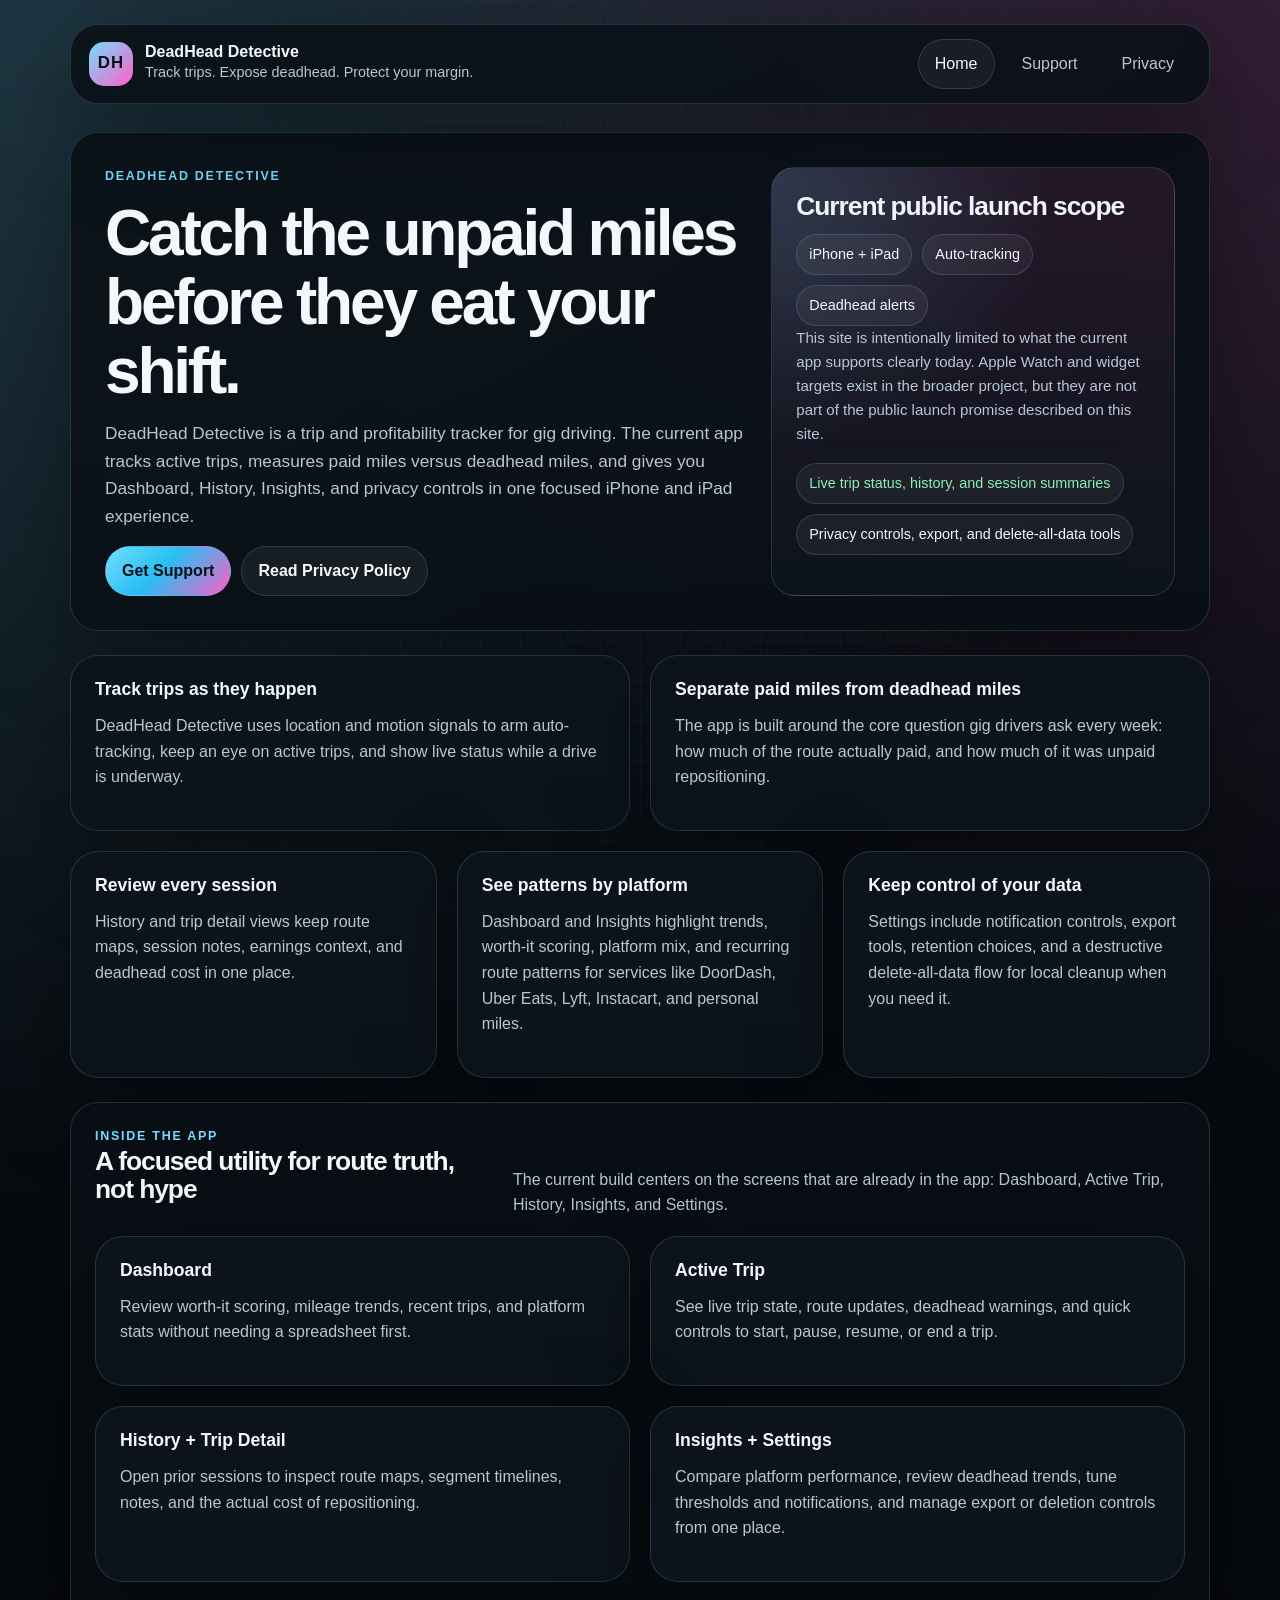
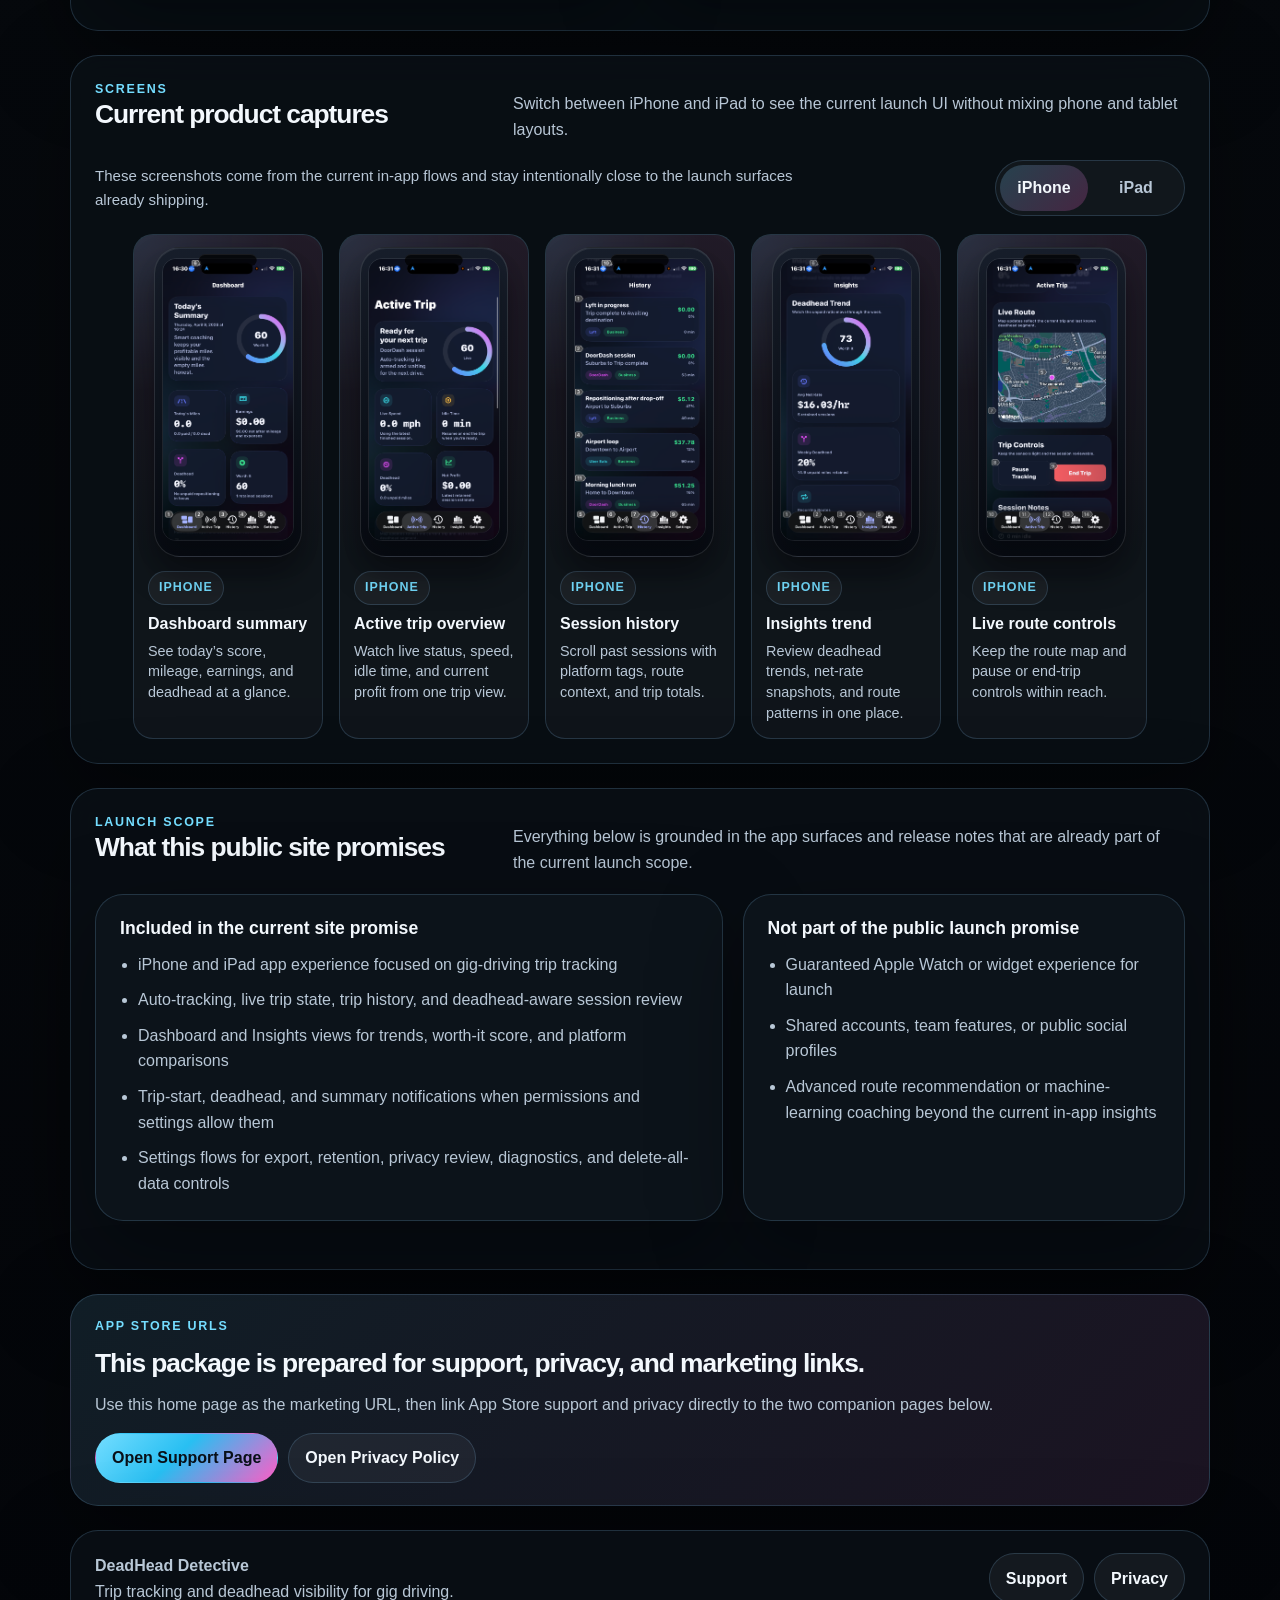
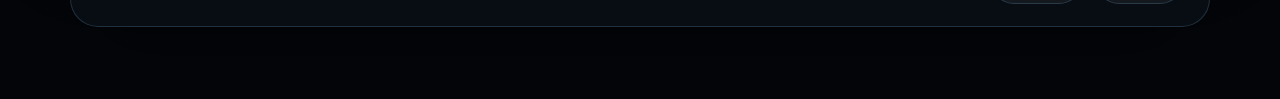
==== commit ef6bccf4: "Add iPad screenshot gallery" ====
--- a/index.html
+++ b/index.html
@@ -115,81 +115,179 @@
         <div class="section-header">
           <div>
             <p class="eyebrow">Screens</p>
-            <h2>Current iPhone app captures</h2>
-          </div>
-          <p>These screenshots come from the current in-app flows and give the public site a real product view while the broader App Store asset set is still being finalized.</p>
-        </div>
-
-        <div class="screenshot-grid" aria-label="DeadHead Detective iPhone screenshots">
-          <article class="screenshot-card">
-            <button class="screenshot-frame" type="button" data-lightbox-image="screenshots/iphone/01-dashboard-summary.png" data-lightbox-title="Dashboard summary at a glance" data-lightbox-caption="Start on the Dashboard with worth-it scoring, today’s totals, and quick visibility into mileage, deadhead, and retained sessions.">
-              <span class="phone-shot">
-                <span class="phone-shot-top"></span>
-                <img src="screenshots/iphone/01-dashboard-summary.png" alt="DeadHead Detective dashboard summary on iPhone">
-              </span>
-            </button>
-            <div class="screenshot-meta">
-              <span class="device-chip">iPhone</span>
-              <h3>Dashboard summary at a glance</h3>
-              <p>Start on the Dashboard with worth-it scoring, today’s totals, and quick visibility into mileage, deadhead, and retained sessions.</p>
-            </div>
-          </article>
-
-          <article class="screenshot-card">
-            <button class="screenshot-frame" type="button" data-lightbox-image="screenshots/iphone/02-active-trip-overview.png" data-lightbox-title="Active trip overview" data-lightbox-caption="See live trip status, speed, idle time, deadhead percentage, and net profit without leaving the current session view.">
-              <span class="phone-shot">
-                <span class="phone-shot-top"></span>
-                <img src="screenshots/iphone/02-active-trip-overview.png" alt="DeadHead Detective active trip overview on iPhone">
-              </span>
-            </button>
-            <div class="screenshot-meta">
-              <span class="device-chip">iPhone</span>
-              <h3>Active trip overview</h3>
-              <p>See live trip status, speed, idle time, deadhead percentage, and net profit without leaving the current session view.</p>
-            </div>
-          </article>
-
-          <article class="screenshot-card">
-            <button class="screenshot-frame" type="button" data-lightbox-image="screenshots/iphone/03-history-sessions.png" data-lightbox-title="Retained session history" data-lightbox-caption="Review prior sessions by platform, trip route, profit, and deadhead ratio from one scrolling history timeline.">
-              <span class="phone-shot">
-                <span class="phone-shot-top"></span>
-                <img src="screenshots/iphone/03-history-sessions.png" alt="DeadHead Detective history list on iPhone">
-              </span>
-            </button>
-            <div class="screenshot-meta">
-              <span class="device-chip">iPhone</span>
-              <h3>Retained session history</h3>
-              <p>Review prior sessions by platform, trip route, profit, and deadhead ratio from one scrolling history timeline.</p>
-            </div>
-          </article>
-
-          <article class="screenshot-card">
-            <button class="screenshot-frame" type="button" data-lightbox-image="screenshots/iphone/04-insights-trend.png" data-lightbox-title="Insights and deadhead trend" data-lightbox-caption="Track average net rate, weekly deadhead, and recurring route patterns from the Insights surface.">
-              <span class="phone-shot">
-                <span class="phone-shot-top"></span>
-                <img src="screenshots/iphone/04-insights-trend.png" alt="DeadHead Detective insights trend view on iPhone">
-              </span>
-            </button>
-            <div class="screenshot-meta">
-              <span class="device-chip">iPhone</span>
-              <h3>Insights and deadhead trend</h3>
-              <p>Track average net rate, weekly deadhead, and recurring route patterns from the Insights surface.</p>
-            </div>
-          </article>
-
-          <article class="screenshot-card">
-            <button class="screenshot-frame" type="button" data-lightbox-image="screenshots/iphone/05-active-trip-route-controls.png" data-lightbox-title="Live route and trip controls" data-lightbox-caption="Open the route map, inspect the current session path, and keep pause or end-trip controls close at hand.">
-              <span class="phone-shot">
-                <span class="phone-shot-top"></span>
-                <img src="screenshots/iphone/05-active-trip-route-controls.png" alt="DeadHead Detective active trip route and controls on iPhone">
-              </span>
-            </button>
-            <div class="screenshot-meta">
-              <span class="device-chip">iPhone</span>
-              <h3>Live route and trip controls</h3>
-              <p>Open the route map, inspect the current session path, and keep pause or end-trip controls close at hand.</p>
-            </div>
-          </article>
+            <h2>Current product captures</h2>
+          </div>
+          <p>Switch between iPhone and iPad to see the current launch UI without mixing phone and tablet layouts.</p>
+        </div>
+
+        <div class="gallery-toolbar">
+          <p class="small">These screenshots come from the current in-app flows and stay intentionally close to the launch surfaces already shipping.</p>
+          <div class="gallery-toggle" role="tablist" aria-label="Choose screenshot device">
+            <button class="gallery-tab active" id="gallery-tab-iphone" type="button" role="tab" aria-selected="true" aria-controls="gallery-panel-iphone" data-gallery-tab="iphone">iPhone</button>
+            <button class="gallery-tab" id="gallery-tab-ipad" type="button" role="tab" aria-selected="false" aria-controls="gallery-panel-ipad" data-gallery-tab="ipad">iPad</button>
+          </div>
+        </div>
+
+        <div class="gallery-panel" id="gallery-panel-iphone" role="tabpanel" aria-labelledby="gallery-tab-iphone" data-gallery-panel="iphone">
+          <div class="screenshot-grid screenshot-grid-phone" aria-label="DeadHead Detective iPhone screenshots">
+            <article class="screenshot-card">
+              <button class="screenshot-frame" type="button" data-lightbox-image="screenshots/iphone/01-dashboard-summary.png" data-lightbox-title="Dashboard summary" data-lightbox-caption="See today’s score, mileage, earnings, and deadhead at a glance.">
+                <span class="phone-shot">
+                  <span class="phone-shot-top"></span>
+                  <img src="screenshots/iphone/01-dashboard-summary.png" alt="DeadHead Detective dashboard summary on iPhone">
+                </span>
+              </button>
+              <div class="screenshot-meta">
+                <span class="device-chip">iPhone</span>
+                <h3>Dashboard summary</h3>
+                <p>See today’s score, mileage, earnings, and deadhead at a glance.</p>
+              </div>
+            </article>
+
+            <article class="screenshot-card">
+              <button class="screenshot-frame" type="button" data-lightbox-image="screenshots/iphone/02-active-trip-overview.png" data-lightbox-title="Active trip overview" data-lightbox-caption="Watch live status, speed, idle time, and current profit from one trip view.">
+                <span class="phone-shot">
+                  <span class="phone-shot-top"></span>
+                  <img src="screenshots/iphone/02-active-trip-overview.png" alt="DeadHead Detective active trip overview on iPhone">
+                </span>
+              </button>
+              <div class="screenshot-meta">
+                <span class="device-chip">iPhone</span>
+                <h3>Active trip overview</h3>
+                <p>Watch live status, speed, idle time, and current profit from one trip view.</p>
+              </div>
+            </article>
+
+            <article class="screenshot-card">
+              <button class="screenshot-frame" type="button" data-lightbox-image="screenshots/iphone/03-history-sessions.png" data-lightbox-title="Session history" data-lightbox-caption="Scroll past sessions with platform tags, route context, and trip totals.">
+                <span class="phone-shot">
+                  <span class="phone-shot-top"></span>
+                  <img src="screenshots/iphone/03-history-sessions.png" alt="DeadHead Detective history list on iPhone">
+                </span>
+              </button>
+              <div class="screenshot-meta">
+                <span class="device-chip">iPhone</span>
+                <h3>Session history</h3>
+                <p>Scroll past sessions with platform tags, route context, and trip totals.</p>
+              </div>
+            </article>
+
+            <article class="screenshot-card">
+              <button class="screenshot-frame" type="button" data-lightbox-image="screenshots/iphone/04-insights-trend.png" data-lightbox-title="Insights trend" data-lightbox-caption="Review deadhead trends, net-rate snapshots, and route patterns in one place.">
+                <span class="phone-shot">
+                  <span class="phone-shot-top"></span>
+                  <img src="screenshots/iphone/04-insights-trend.png" alt="DeadHead Detective insights trend view on iPhone">
+                </span>
+              </button>
+              <div class="screenshot-meta">
+                <span class="device-chip">iPhone</span>
+                <h3>Insights trend</h3>
+                <p>Review deadhead trends, net-rate snapshots, and route patterns in one place.</p>
+              </div>
+            </article>
+
+            <article class="screenshot-card">
+              <button class="screenshot-frame" type="button" data-lightbox-image="screenshots/iphone/05-active-trip-route-controls.png" data-lightbox-title="Live route controls" data-lightbox-caption="Keep the route map and pause or end-trip controls within reach.">
+                <span class="phone-shot">
+                  <span class="phone-shot-top"></span>
+                  <img src="screenshots/iphone/05-active-trip-route-controls.png" alt="DeadHead Detective active trip route and controls on iPhone">
+                </span>
+              </button>
+              <div class="screenshot-meta">
+                <span class="device-chip">iPhone</span>
+                <h3>Live route controls</h3>
+                <p>Keep the route map and pause or end-trip controls within reach.</p>
+              </div>
+            </article>
+          </div>
+        </div>
+
+        <div class="gallery-panel" id="gallery-panel-ipad" role="tabpanel" aria-labelledby="gallery-tab-ipad" data-gallery-panel="ipad" hidden>
+          <div class="screenshot-grid screenshot-grid-tablet" aria-label="DeadHead Detective iPad screenshots">
+            <article class="screenshot-card screenshot-card-tablet">
+              <button class="screenshot-frame" type="button" data-lightbox-image="screenshots/ipad/01-dashboard-summary.png" data-lightbox-title="Dashboard summary" data-lightbox-caption="Use the wider dashboard layout to review score, earnings, deadhead, and mileage trend together.">
+                <span class="tablet-shot">
+                  <span class="tablet-shot-top"></span>
+                  <img src="screenshots/ipad/01-dashboard-summary.png" alt="DeadHead Detective dashboard summary on iPad">
+                </span>
+              </button>
+              <div class="screenshot-meta">
+                <span class="device-chip">iPad</span>
+                <h3>Dashboard summary</h3>
+                <p>Use the wider dashboard layout to review score, earnings, deadhead, and mileage trend together.</p>
+              </div>
+            </article>
+
+            <article class="screenshot-card screenshot-card-tablet">
+              <button class="screenshot-frame" type="button" data-lightbox-image="screenshots/ipad/02-active-trip-ready.png" data-lightbox-title="Trip ready state" data-lightbox-caption="See standby status and one-tap start controls before the next drive begins.">
+                <span class="tablet-shot">
+                  <span class="tablet-shot-top"></span>
+                  <img src="screenshots/ipad/02-active-trip-ready.png" alt="DeadHead Detective active trip ready state on iPad">
+                </span>
+              </button>
+              <div class="screenshot-meta">
+                <span class="device-chip">iPad</span>
+                <h3>Trip ready state</h3>
+                <p>See standby status and one-tap start controls before the next drive begins.</p>
+              </div>
+            </article>
+
+            <article class="screenshot-card screenshot-card-tablet">
+              <button class="screenshot-frame" type="button" data-lightbox-image="screenshots/ipad/03-active-trip-live.png" data-lightbox-title="Live trip state" data-lightbox-caption="Follow the live session, controls, metrics, and route map from one landscape view.">
+                <span class="tablet-shot">
+                  <span class="tablet-shot-top"></span>
+                  <img src="screenshots/ipad/03-active-trip-live.png" alt="DeadHead Detective live active trip on iPad">
+                </span>
+              </button>
+              <div class="screenshot-meta">
+                <span class="device-chip">iPad</span>
+                <h3>Live trip state</h3>
+                <p>Follow the live session, controls, metrics, and route map from one landscape view.</p>
+              </div>
+            </article>
+
+            <article class="screenshot-card screenshot-card-tablet">
+              <button class="screenshot-frame" type="button" data-lightbox-image="screenshots/ipad/04-history-split-view.png" data-lightbox-title="History split view" data-lightbox-caption="Browse the trip list and selected session details side by side.">
+                <span class="tablet-shot">
+                  <span class="tablet-shot-top"></span>
+                  <img src="screenshots/ipad/04-history-split-view.png" alt="DeadHead Detective history split view on iPad">
+                </span>
+              </button>
+              <div class="screenshot-meta">
+                <span class="device-chip">iPad</span>
+                <h3>History split view</h3>
+                <p>Browse the trip list and selected session details side by side.</p>
+              </div>
+            </article>
+
+            <article class="screenshot-card screenshot-card-tablet">
+              <button class="screenshot-frame" type="button" data-lightbox-image="screenshots/ipad/05-insights-trend.png" data-lightbox-title="Insights split view" data-lightbox-caption="Compare deadhead trends and summary metrics in a dedicated two-pane insights layout.">
+                <span class="tablet-shot">
+                  <span class="tablet-shot-top"></span>
+                  <img src="screenshots/ipad/05-insights-trend.png" alt="DeadHead Detective insights split view on iPad">
+                </span>
+              </button>
+              <div class="screenshot-meta">
+                <span class="device-chip">iPad</span>
+                <h3>Insights split view</h3>
+                <p>Compare deadhead trends and summary metrics in a dedicated two-pane insights layout.</p>
+              </div>
+            </article>
+
+            <article class="screenshot-card screenshot-card-tablet">
+              <button class="screenshot-frame" type="button" data-lightbox-image="screenshots/ipad/06-settings-controls.png" data-lightbox-title="Settings and diagnostics" data-lightbox-caption="Adjust tracking, alerts, and diagnostics from one tablet-friendly settings screen.">
+                <span class="tablet-shot">
+                  <span class="tablet-shot-top"></span>
+                  <img src="screenshots/ipad/06-settings-controls.png" alt="DeadHead Detective settings and diagnostics on iPad">
+                </span>
+              </button>
+              <div class="screenshot-meta">
+                <span class="device-chip">iPad</span>
+                <h3>Settings and diagnostics</h3>
+                <p>Adjust tracking, alerts, and diagnostics from one tablet-friendly settings screen.</p>
+              </div>
+            </article>
+          </div>
         </div>
       </section>
 
--- a/site.css
+++ b/site.css
@@ -283,6 +283,59 @@
   margin-bottom: 0;
 }
 
+.gallery-toolbar {
+  display: flex;
+  flex-wrap: wrap;
+  align-items: center;
+  justify-content: space-between;
+  gap: 14px;
+  margin-bottom: 18px;
+}
+
+.gallery-toolbar .small {
+  max-width: 44rem;
+  margin-bottom: 0;
+}
+
+.gallery-toggle {
+  display: inline-flex;
+  align-items: center;
+  gap: 4px;
+  padding: 4px;
+  border: 1px solid var(--line);
+  border-radius: 999px;
+  background: rgba(255, 255, 255, 0.04);
+}
+
+.gallery-tab {
+  display: inline-flex;
+  align-items: center;
+  justify-content: center;
+  min-width: 88px;
+  padding: 10px 16px;
+  border: 0;
+  border-radius: 999px;
+  background: transparent;
+  color: var(--muted);
+  font: inherit;
+  font-weight: 700;
+  cursor: pointer;
+  transition: background 0.18s ease, color 0.18s ease, transform 0.18s ease;
+}
+
+.gallery-tab:hover {
+  color: var(--text);
+}
+
+.gallery-tab[aria-selected="true"] {
+  background: linear-gradient(135deg, rgba(116, 221, 255, 0.22), rgba(255, 95, 200, 0.22));
+  color: var(--text);
+}
+
+.gallery-panel[hidden] {
+  display: none;
+}
+
 ul {
   margin: 0;
   padding-left: 18px;
@@ -313,16 +366,25 @@
 
 .screenshot-grid {
   display: grid;
-  grid-template-columns: repeat(auto-fit, minmax(260px, 1fr));
-  gap: 20px;
+  justify-content: center;
+  gap: 16px;
+}
+
+.screenshot-grid-phone {
+  grid-template-columns: repeat(auto-fit, minmax(170px, 190px));
+}
+
+.screenshot-grid-tablet {
+  grid-template-columns: repeat(auto-fit, minmax(270px, 310px));
 }
 
 .screenshot-card {
   display: flex;
   flex-direction: column;
+  height: 100%;
   overflow: hidden;
   border: 1px solid var(--line);
-  border-radius: 24px;
+  border-radius: 20px;
   background: rgba(255, 255, 255, 0.03);
 }
 
@@ -330,7 +392,7 @@
   display: flex;
   justify-content: center;
   width: 100%;
-  padding: 18px 18px 0;
+  padding: 12px 12px 0;
   border: 0;
   cursor: zoom-in;
   background:
@@ -340,24 +402,24 @@
 
 .phone-shot {
   position: relative;
-  width: min(100%, 252px);
-  padding: 14px 11px 16px;
-  border-radius: 36px;
+  width: min(100%, 148px);
+  padding: 10px 7px 12px;
+  border-radius: 26px;
   background:
     linear-gradient(180deg, rgba(24, 31, 44, 0.98), rgba(7, 11, 18, 1)),
     #0c1119;
   border: 1px solid rgba(255, 255, 255, 0.12);
   box-shadow:
-    0 28px 48px rgba(0, 0, 0, 0.34),
+    0 18px 34px rgba(0, 0, 0, 0.32),
     inset 0 1px 0 rgba(255, 255, 255, 0.08);
 }
 
 .phone-shot-top {
   position: absolute;
-  top: 8px;
+  top: 6px;
   left: 50%;
-  width: 42%;
-  height: 20px;
+  width: 40%;
+  height: 12px;
   border-radius: 999px;
   transform: translateX(-50%);
   background: rgba(0, 0, 0, 0.72);
@@ -366,17 +428,57 @@
 
 .phone-shot img {
   width: 100%;
-  border-radius: 18px;
+  border-radius: 14px;
   border: 1px solid rgba(255, 255, 255, 0.08);
-  box-shadow: 0 24px 40px rgba(0, 0, 0, 0.28);
+  box-shadow: 0 14px 26px rgba(0, 0, 0, 0.24);
+}
+
+.tablet-shot {
+  position: relative;
+  width: min(100%, 290px);
+  padding: 12px 12px 14px;
+  border-radius: 26px;
+  background:
+    linear-gradient(180deg, rgba(24, 31, 44, 0.98), rgba(7, 11, 18, 1)),
+    #0c1119;
+  border: 1px solid rgba(255, 255, 255, 0.12);
+  box-shadow:
+    0 18px 34px rgba(0, 0, 0, 0.32),
+    inset 0 1px 0 rgba(255, 255, 255, 0.08);
+}
+
+.tablet-shot-top {
+  position: absolute;
+  top: 6px;
+  left: 50%;
+  width: 22%;
+  height: 10px;
+  border-radius: 999px;
+  transform: translateX(-50%);
+  background: rgba(0, 0, 0, 0.72);
+  box-shadow: inset 0 1px 0 rgba(255, 255, 255, 0.08);
+}
+
+.tablet-shot img {
+  width: 100%;
+  border-radius: 16px;
+  border: 1px solid rgba(255, 255, 255, 0.08);
+  box-shadow: 0 14px 26px rgba(0, 0, 0, 0.24);
 }
 
 .screenshot-meta {
-  padding: 18px;
+  padding: 14px;
+}
+
+.screenshot-meta h3 {
+  margin-bottom: 8px;
+  font-size: 1rem;
 }
 
 .screenshot-meta p {
   margin-bottom: 0;
+  font-size: 0.9rem;
+  line-height: 1.45;
 }
 
 .device-chip {
@@ -500,7 +602,11 @@
     grid-template-columns: 1fr;
   }
 
-  .screenshot-grid {
+  .screenshot-grid-phone {
+    grid-template-columns: repeat(auto-fit, minmax(160px, 1fr));
+  }
+
+  .screenshot-grid-tablet {
     grid-template-columns: repeat(auto-fit, minmax(220px, 1fr));
   }
 
@@ -543,4 +649,38 @@
   h1 {
     font-size: clamp(2.15rem, 10vw, 3.2rem);
   }
-}
+
+  .gallery-toolbar {
+    align-items: stretch;
+  }
+
+  .gallery-toggle {
+    width: 100%;
+  }
+
+  .gallery-tab {
+    flex: 1;
+  }
+
+  .screenshot-grid-phone {
+    grid-template-columns: repeat(2, minmax(0, 1fr));
+    gap: 14px;
+  }
+
+  .screenshot-grid-tablet {
+    grid-template-columns: 1fr;
+    gap: 14px;
+  }
+
+  .phone-shot {
+    width: min(100%, 136px);
+  }
+
+  .tablet-shot {
+    width: min(100%, 320px);
+  }
+
+  .screenshot-meta {
+    padding: 12px;
+  }
+}
